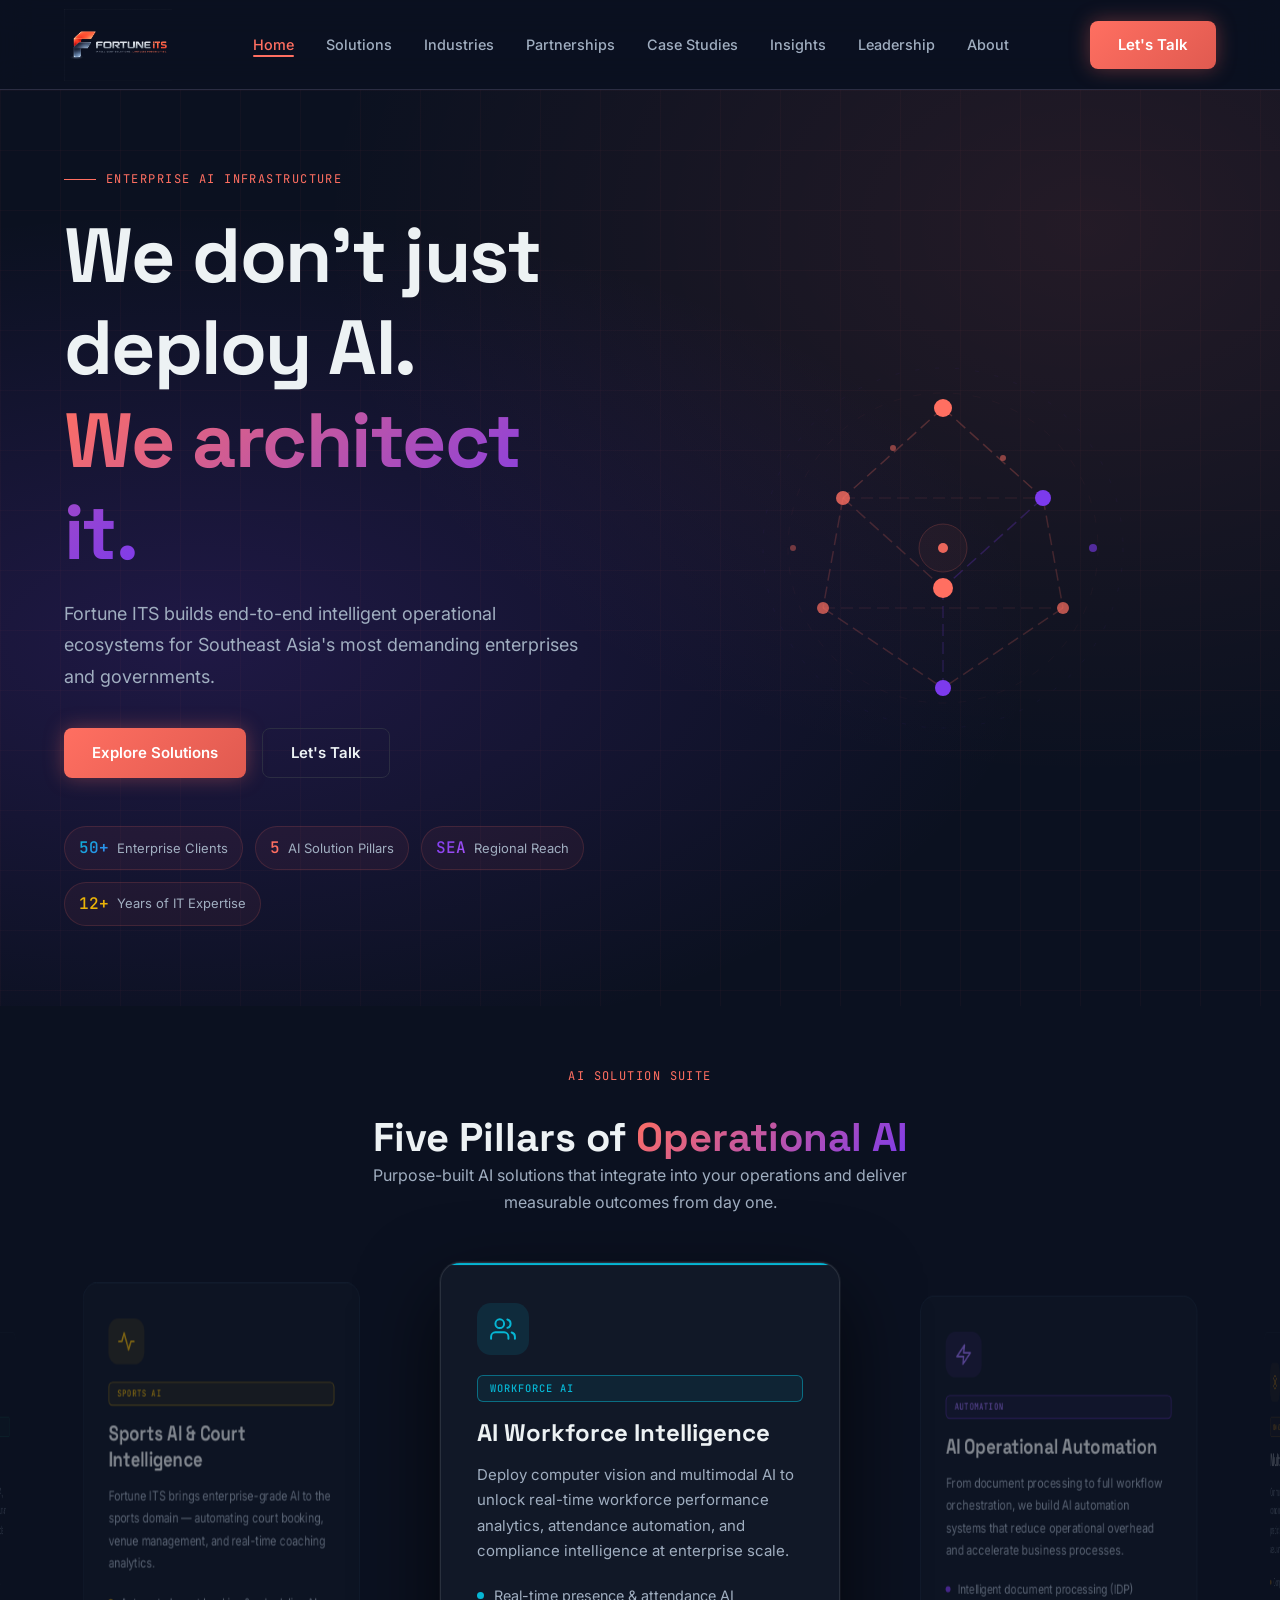
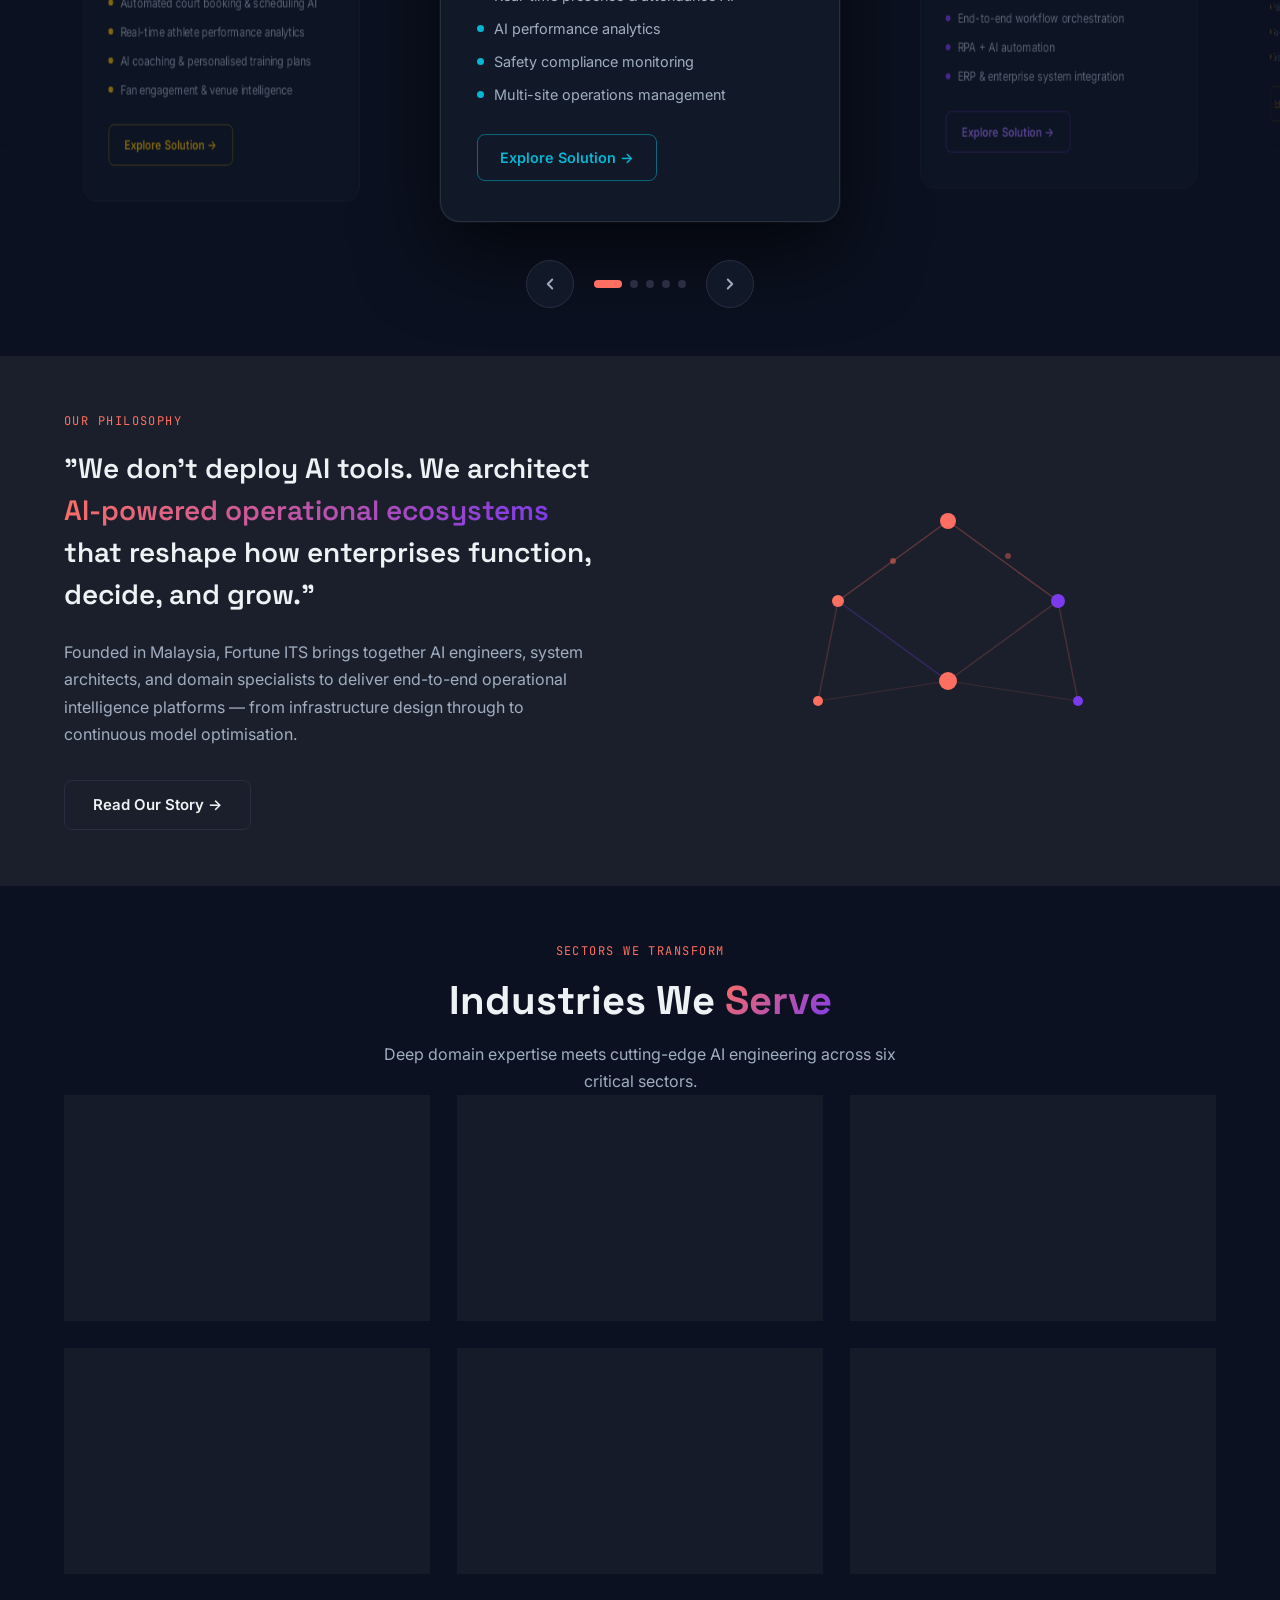
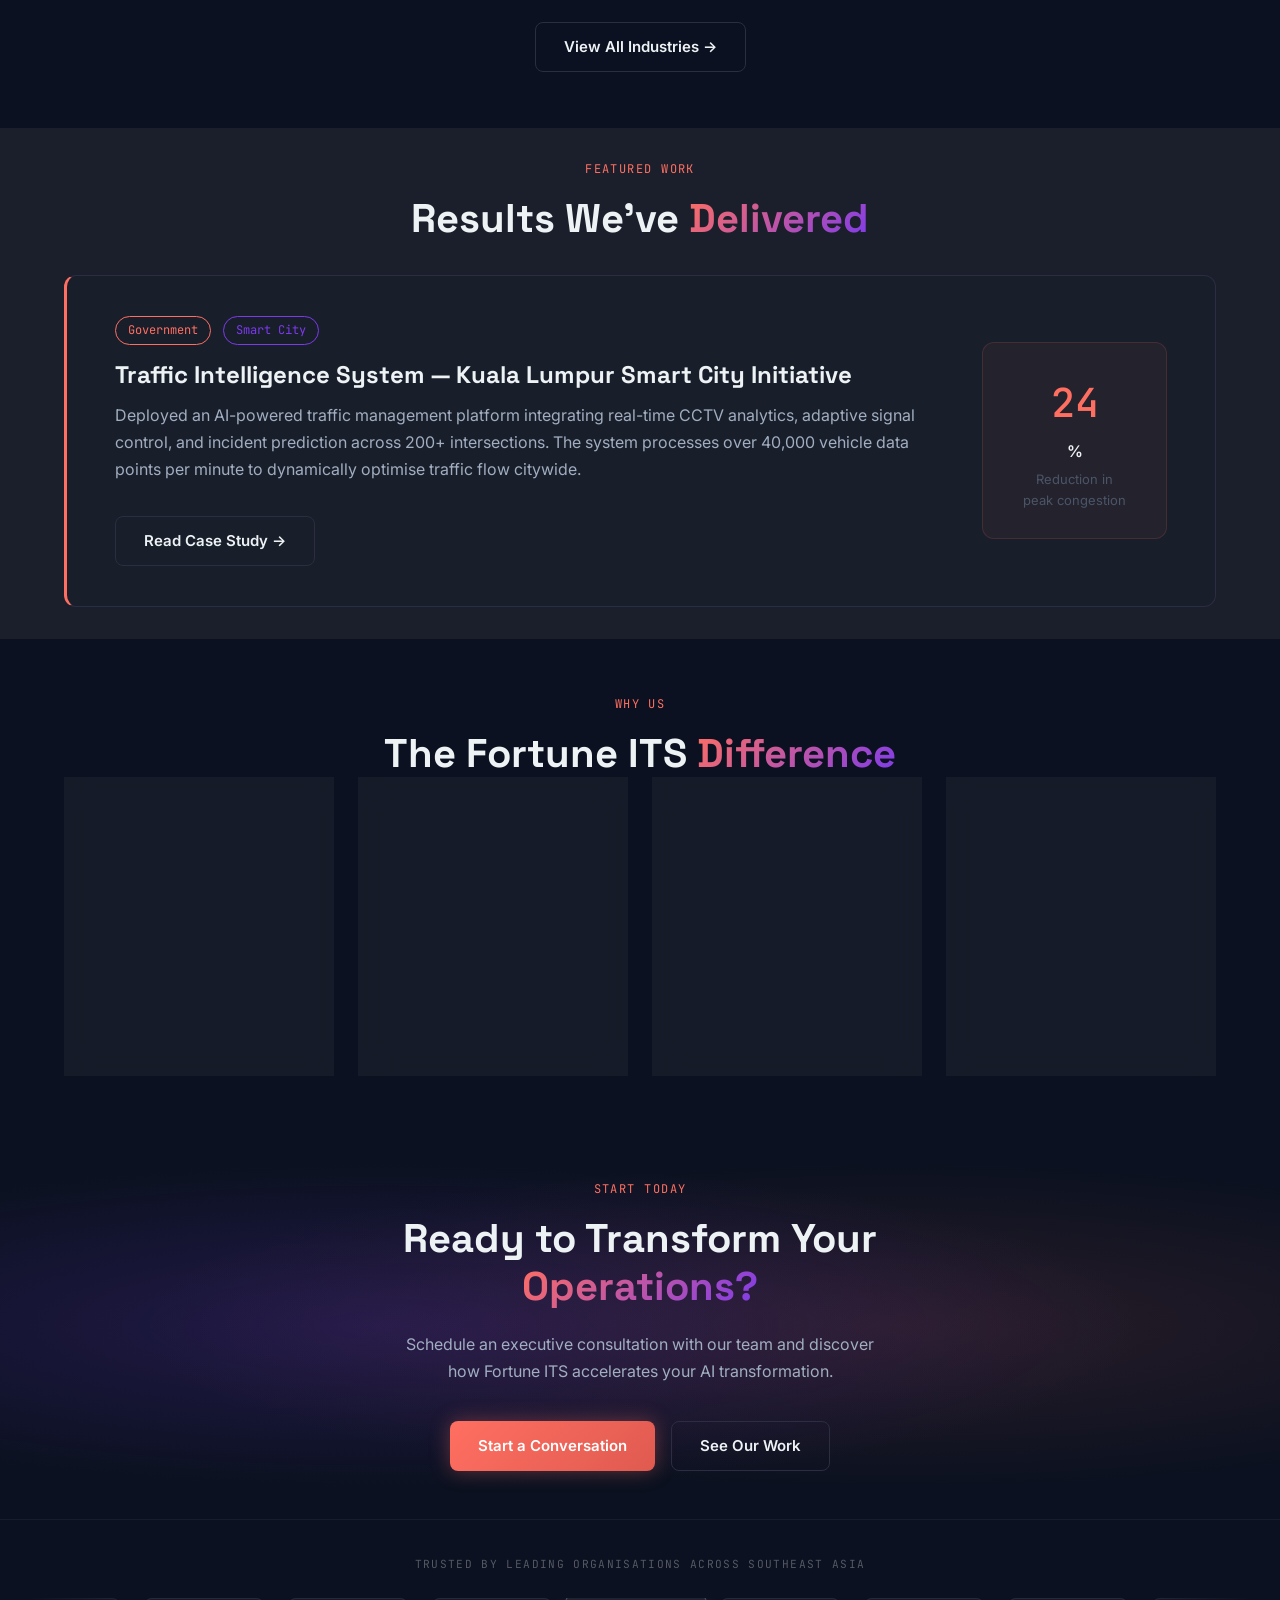
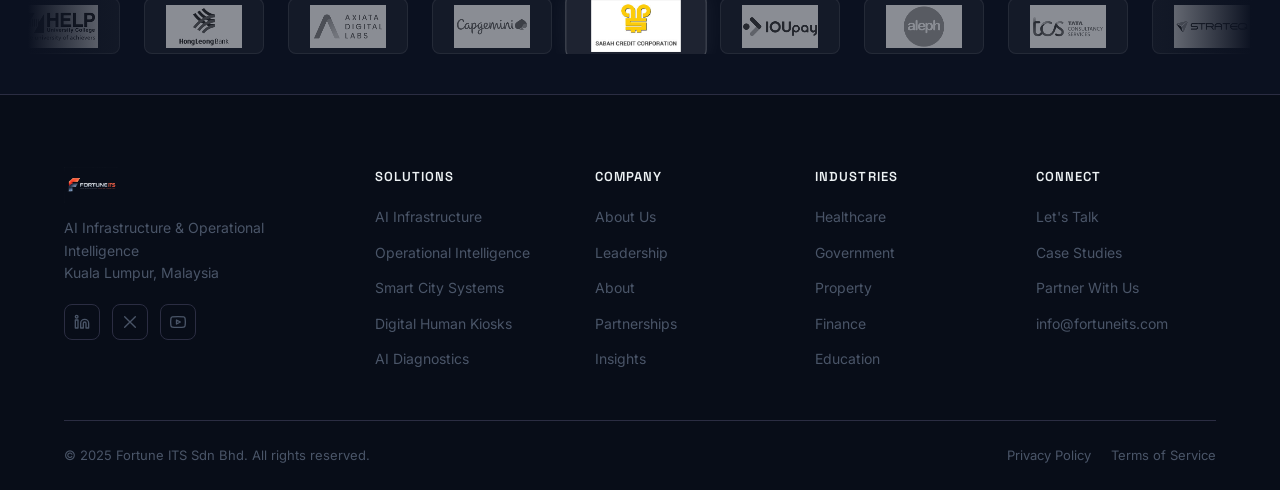
==== index.html @ 7cd3e613 "first commit" ====
﻿<!DOCTYPE html>
<html lang="en">
<head>
  <meta charset="UTF-8" />
  <meta name="viewport" content="width=device-width, initial-scale=1.0" />
  <title>Fortune ITS — AI Infrastructure & Operational Intelligence</title>
  <meta name="description" content="Fortune ITS architects intelligent operational ecosystems for enterprises, governments, and smart infrastructure environments across Malaysia and Southeast Asia." />
  <link rel="preconnect" href="https://fonts.googleapis.com" />
  <link rel="preconnect" href="https://fonts.gstatic.com" crossorigin />
  <link rel="stylesheet" href="css/styles.css" />
</head>
<body>

<!-- ── Navigation ──────────────────────────────────────────── -->
<nav class="nav" role="navigation" aria-label="Main navigation">
  <div class="nav-inner">
    <a href="index.html" class="nav-logo" aria-label="Fortune ITS home">
      <img src="assets/logo.png" alt="Fortune ITS" style="height:72px;width:auto;" />
    </a>
    <ul class="nav-links">
      <li><a href="index.html">Home</a></li>
      <li><a href="solutions.html">Solutions</a></li>
      <li><a href="industries.html">Industries</a></li>
      <li><a href="partnerships.html">Partnerships</a></li>
      <li><a href="case-studies.html">Case Studies</a></li>
      <li><a href="insights.html">Insights</a></li>
      <li><a href="leadership.html">Leadership</a></li>
      <li><a href="index.html#about">About</a></li>
    </ul>
    <a href="contact.html" class="btn btn-primary nav-cta">Let's Talk</a>
    <button class="hamburger" aria-label="Toggle menu" aria-expanded="false">
      <span></span><span></span><span></span>
    </button>
  </div>
</nav>

<!-- Mobile menu -->
<div class="mobile-menu" role="dialog" aria-label="Mobile navigation">
  <a href="index.html">Home</a>
  <a href="solutions.html">Solutions</a>
  <a href="industries.html">Industries</a>
  <a href="partnerships.html">Partnerships</a>
  <a href="case-studies.html">Case Studies</a>
  <a href="insights.html">Insights</a>
  <a href="leadership.html">Leadership</a>
  <a href="index.html#about">About</a>
  <a href="contact.html" class="btn btn-primary">Let's Talk</a>
</div>

<!-- ── Hero ────────────────────────────────────────────────── -->
<main>
<section class="home-hero" aria-label="Hero">
  <div class="home-hero-inner">

    <!-- Left: Copy -->
    <div class="hero-copy">
      <p class="hero-eyebrow">Enterprise AI Infrastructure</p>
      <h1 class="hero-headline">We don't just<br>deploy AI.<br><span class="gradient-text">We architect it.</span></h1>
      <p class="hero-subline">Fortune ITS builds end-to-end intelligent operational ecosystems for Southeast Asia's most demanding enterprises and governments.</p>
      <div class="hero-ctas">
        <a href="industries.html" class="btn btn-primary">Explore Solutions</a>
        <a href="contact.html" class="btn btn-ghost">Let's Talk</a>
      </div>
      <div class="hero-stats">
        <div class="stat-pill">
          <span class="stat-pill-number mono" style="background:linear-gradient(135deg,#06B6D4,#3B82F6);-webkit-background-clip:text;-webkit-text-fill-color:transparent;background-clip:text;"><span data-count="50">50</span>+</span>
          <span class="stat-pill-label">Enterprise Clients</span>
        </div>
        <div class="stat-pill">
          <span class="stat-pill-number mono" style="color:#FF6F61;"><span data-count="5">5</span></span>
          <span class="stat-pill-label">AI Solution Pillars</span>
        </div>
        <div class="stat-pill">
          <span class="stat-pill-number mono" style="background:linear-gradient(135deg,#7C3AED,#A855F7);-webkit-background-clip:text;-webkit-text-fill-color:transparent;background-clip:text;">SEA</span>
          <span class="stat-pill-label">Regional Reach</span>
        </div>
        <div class="stat-pill">
          <span class="stat-pill-number mono" style="color:#EAB308;"><span data-count="12">12</span>+</span>
          <span class="stat-pill-label">Years of IT Expertise</span>
        </div>
      </div>
    </div>

    <!-- Right: Neural Network SVG -->
    <div class="neural-wrapper" aria-hidden="true">
      <svg class="neural-svg" viewBox="0 0 400 400" width="400" height="400" fill="none" xmlns="http://www.w3.org/2000/svg">
        <!-- Connection lines -->
        <line x1="200" y1="60"  x2="100" y2="150" stroke="rgba(255,111,97,0.25)" stroke-width="1.5" class="data-line"/>
        <line x1="200" y1="60"  x2="300" y2="150" stroke="rgba(255,111,97,0.25)" stroke-width="1.5" class="data-line" style="animation-delay:.4s"/>
        <line x1="100" y1="150" x2="80"  y2="260" stroke="rgba(255,111,97,0.2)"  stroke-width="1.5" class="data-line" style="animation-delay:.8s"/>
        <line x1="100" y1="150" x2="200" y2="240" stroke="rgba(255,111,97,0.2)"  stroke-width="1.5" class="data-line" style="animation-delay:.2s"/>
        <line x1="300" y1="150" x2="200" y2="240" stroke="rgba(124,58,237,0.25)"stroke-width="1.5" class="data-line" style="animation-delay:.6s"/>
        <line x1="300" y1="150" x2="320" y2="260" stroke="rgba(255,111,97,0.2)"  stroke-width="1.5" class="data-line" style="animation-delay:1s"/>
        <line x1="80"  y1="260" x2="200" y2="340" stroke="rgba(255,111,97,0.2)"  stroke-width="1.5" class="data-line" style="animation-delay:.3s"/>
        <line x1="200" y1="240" x2="200" y2="340" stroke="rgba(124,58,237,0.2)" stroke-width="1.5" class="data-line" style="animation-delay:.7s"/>
        <line x1="320" y1="260" x2="200" y2="340" stroke="rgba(255,111,97,0.2)"  stroke-width="1.5" class="data-line" style="animation-delay:.5s"/>
        <line x1="100" y1="150" x2="300" y2="150" stroke="rgba(255,111,97,0.12)" stroke-width="1"   class="data-line" style="animation-delay:.9s"/>
        <line x1="80"  y1="260" x2="320" y2="260" stroke="rgba(255,111,97,0.12)" stroke-width="1"   class="data-line" style="animation-delay:1.2s"/>

        <!-- Outer glow rings -->
        <circle cx="200" cy="200" r="155" stroke="rgba(255,111,97,0.04)" stroke-width="1" stroke-dasharray="8 12"/>
        <circle cx="200" cy="200" r="180" stroke="rgba(124,58,237,0.05)" stroke-width="1" stroke-dasharray="4 16"/>

        <!-- Nodes -->
        <circle cx="200" cy="60"  r="9" fill="#FF6F61" style="animation-delay:0s"/>
        <circle cx="100" cy="150" r="7" fill="#FF6F61" style="animation-delay:.5s" opacity="0.8"/>
        <circle cx="300" cy="150" r="8" fill="#7C3AED" style="animation-delay:.3s"/>
        <circle cx="80"  cy="260" r="6" fill="#FF6F61" style="animation-delay:.8s" opacity="0.7"/>
        <circle cx="200" cy="240" r="10" fill="#FF6F61" style="animation-delay:.1s"/>
        <circle cx="320" cy="260" r="6" fill="#FF6F61" style="animation-delay:.6s" opacity="0.7"/>
        <circle cx="200" cy="340" r="8" fill="#7C3AED" style="animation-delay:.4s"/>

        <!-- Satellite mini-nodes -->
        <circle cx="150" cy="100" r="3" fill="rgba(255,111,97,0.5)" style="animation-delay:.2s"/>
        <circle cx="260" cy="110" r="3" fill="rgba(255,111,97,0.5)" style="animation-delay:.7s"/>
        <circle cx="350" cy="200" r="4" fill="rgba(124,58,237,0.6)" style="animation-delay:.9s"/>
        <circle cx="50"  cy="200" r="3" fill="rgba(255,111,97,0.4)" style="animation-delay:.4s"/>

        <!-- Central glow -->
        <circle cx="200" cy="200" r="24" fill="rgba(255,111,97,0.05)" stroke="rgba(255,111,97,0.2)" stroke-width="1"/>
        <circle cx="200" cy="200" r="5"  fill="#FF6F61" opacity="0.9" style="animation-delay:.15s"/>
      </svg>
    </div>

  </div>
</section>

<!-- ── Five Pillars Carousel ──────────────────────────────── -->
<section class="pillars-section" id="solutions-preview">
  <div class="container text-center">
    <div class="reveal">
      <span class="section-label" style="display:inline-flex;justify-content:center;">AI Solution Suite</span>
      <h2 class="section-title mt-4">Five Pillars of <span class="gradient-text">Operational AI</span></h2>
      <p class="body-text mt-4" style="max-width:600px;margin:0 auto;">Purpose-built AI solutions that integrate into your operations and deliver measurable outcomes from day one.</p>
    </div>
  </div>

  <div class="pillars-carousel-wrap">
    <div class="pillars-track" id="pillarsTrack">

      <!-- Card 1: Workforce AI -->
      <div class="pillar-card" data-accent="#06B6D4">
        <div class="pillar-icon" style="background:rgba(6,182,212,0.12);color:#06B6D4;">
          <svg width="26" height="26" viewBox="0 0 24 24" fill="none" stroke="currentColor" stroke-width="1.8" stroke-linecap="round" stroke-linejoin="round"><path d="M17 21v-2a4 4 0 0 0-4-4H5a4 4 0 0 0-4 4v2"/><circle cx="9" cy="7" r="4"/><path d="M23 21v-2a4 4 0 0 0-3-3.87"/><path d="M16 3.13a4 4 0 0 1 0 7.75"/></svg>
        </div>
        <span class="pillar-badge" style="border-color:rgba(6,182,212,0.5);color:#06B6D4;background:rgba(6,182,212,0.08);">Workforce AI</span>
        <h3 class="pillar-title">AI Workforce Intelligence</h3>
        <p class="pillar-desc">Deploy computer vision and multimodal AI to unlock real-time workforce performance analytics, attendance automation, and compliance intelligence at enterprise scale.</p>
        <ul class="pillar-bullets">
          <li><span class="pillar-dot" style="background:#06B6D4;"></span>Real-time presence &amp; attendance AI</li>
          <li><span class="pillar-dot" style="background:#06B6D4;"></span>AI performance analytics</li>
          <li><span class="pillar-dot" style="background:#06B6D4;"></span>Safety compliance monitoring</li>
          <li><span class="pillar-dot" style="background:#06B6D4;"></span>Multi-site operations management</li>
        </ul>
        <a href="solutions.html" class="pillar-btn" style="border-color:rgba(6,182,212,0.5);color:#06B6D4;">Explore Solution →</a>
      </div>

      <!-- Card 2: Automation -->
      <div class="pillar-card" data-accent="#7C3AED">
        <div class="pillar-icon" style="background:rgba(124,58,237,0.12);color:#9B72F8;">
          <svg width="26" height="26" viewBox="0 0 24 24" fill="none" stroke="currentColor" stroke-width="1.8" stroke-linecap="round" stroke-linejoin="round"><polygon points="13 2 3 14 12 14 11 22 21 10 12 10 13 2"/></svg>
        </div>
        <span class="pillar-badge" style="border-color:rgba(124,58,237,0.5);color:#9B72F8;background:rgba(124,58,237,0.08);">Automation</span>
        <h3 class="pillar-title">AI Operational Automation</h3>
        <p class="pillar-desc">From document processing to full workflow orchestration, we build AI automation systems that reduce operational overhead and accelerate business processes.</p>
        <ul class="pillar-bullets">
          <li><span class="pillar-dot" style="background:#7C3AED;"></span>Intelligent document processing (IDP)</li>
          <li><span class="pillar-dot" style="background:#7C3AED;"></span>End-to-end workflow orchestration</li>
          <li><span class="pillar-dot" style="background:#7C3AED;"></span>RPA + AI automation</li>
          <li><span class="pillar-dot" style="background:#7C3AED;"></span>ERP &amp; enterprise system integration</li>
        </ul>
        <a href="solutions.html" class="pillar-btn" style="border-color:rgba(124,58,237,0.5);color:#9B72F8;">Explore Solution →</a>
      </div>

      <!-- Card 3: Diagnostics -->
      <div class="pillar-card" data-accent="#F59E0B">
        <div class="pillar-icon" style="background:rgba(245,158,11,0.12);color:#F59E0B;">
          <svg width="26" height="26" viewBox="0 0 24 24" fill="none" stroke="currentColor" stroke-width="1.8" stroke-linecap="round" stroke-linejoin="round"><path d="M1 12s4-8 11-8 11 8 11 8-4 8-11 8-11-8-11-8z"/><circle cx="12" cy="12" r="3"/></svg>
        </div>
        <span class="pillar-badge" style="border-color:rgba(245,158,11,0.5);color:#F59E0B;background:rgba(245,158,11,0.08);">Diagnostics</span>
        <h3 class="pillar-title">Multimodal AI Diagnostics</h3>
        <p class="pillar-desc">Our multimodal AI diagnostics platforms combine computer vision, sensor fusion, and predictive AI to deliver real-time quality assurance and predictive maintenance.</p>
        <ul class="pillar-bullets">
          <li><span class="pillar-dot" style="background:#F59E0B;"></span>Computer vision quality inspection</li>
          <li><span class="pillar-dot" style="background:#F59E0B;"></span>Predictive maintenance AI</li>
          <li><span class="pillar-dot" style="background:#F59E0B;"></span>Real-time anomaly detection</li>
          <li><span class="pillar-dot" style="background:#F59E0B;"></span>Defect classification &amp; root cause analysis</li>
        </ul>
        <a href="solutions.html" class="pillar-btn" style="border-color:rgba(245,158,11,0.5);color:#F59E0B;">Explore Solution →</a>
      </div>

      <!-- Card 4: Experience -->
      <div class="pillar-card" data-accent="#10B981">
        <div class="pillar-icon" style="background:rgba(16,185,129,0.12);color:#10B981;">
          <svg width="26" height="26" viewBox="0 0 24 24" fill="none" stroke="currentColor" stroke-width="1.8" stroke-linecap="round" stroke-linejoin="round"><path d="M21 15a2 2 0 0 1-2 2H7l-4 4V5a2 2 0 0 1 2-2h14a2 2 0 0 1 2 2z"/></svg>
        </div>
        <span class="pillar-badge" style="border-color:rgba(16,185,129,0.5);color:#10B981;background:rgba(16,185,129,0.08);">Experience</span>
        <h3 class="pillar-title">AI Experience Systems</h3>
        <p class="pillar-desc">We design and deploy conversational AI, intelligent kiosk systems, and digital human interfaces that create engaging, scalable human-AI interactions.</p>
        <ul class="pillar-bullets">
          <li><span class="pillar-dot" style="background:#10B981;"></span>Conversational AI &amp; chatbot platforms</li>
          <li><span class="pillar-dot" style="background:#10B981;"></span>Digital human &amp; avatar AI</li>
          <li><span class="pillar-dot" style="background:#10B981;"></span>Face recognition &amp; biometric access</li>
          <li><span class="pillar-dot" style="background:#10B981;"></span>Multilingual AI customer engagement</li>
        </ul>
        <a href="solutions.html" class="pillar-btn" style="border-color:rgba(16,185,129,0.5);color:#10B981;">Explore Solution →</a>
      </div>

      <!-- Card 5: Sports AI -->
      <div class="pillar-card" data-accent="#EAB308">
        <div class="pillar-icon" style="background:rgba(234,179,8,0.12);color:#EAB308;">
          <svg width="26" height="26" viewBox="0 0 24 24" fill="none" stroke="currentColor" stroke-width="1.8" stroke-linecap="round" stroke-linejoin="round"><polyline points="22 12 18 12 15 21 9 3 6 12 2 12"/></svg>
        </div>
        <span class="pillar-badge" style="border-color:rgba(234,179,8,0.5);color:#EAB308;background:rgba(234,179,8,0.08);">Sports AI</span>
        <h3 class="pillar-title">Sports AI &amp; Court Intelligence</h3>
        <p class="pillar-desc">Fortune ITS brings enterprise-grade AI to the sports domain — automating court booking, venue management, and real-time coaching analytics.</p>
        <ul class="pillar-bullets">
          <li><span class="pillar-dot" style="background:#EAB308;"></span>Automated court booking &amp; scheduling AI</li>
          <li><span class="pillar-dot" style="background:#EAB308;"></span>Real-time athlete performance analytics</li>
          <li><span class="pillar-dot" style="background:#EAB308;"></span>AI coaching &amp; personalised training plans</li>
          <li><span class="pillar-dot" style="background:#EAB308;"></span>Fan engagement &amp; venue intelligence</li>
        </ul>
        <a href="solutions.html" class="pillar-btn" style="border-color:rgba(234,179,8,0.5);color:#EAB308;">Explore Solution →</a>
      </div>

    </div><!-- /pillars-track -->
  </div><!-- /pillars-carousel-wrap -->

  <!-- Navigation sits outside the wrap so 3D overflow can't cover it -->
  <div class="pillars-nav">
    <button class="pillars-arrow" id="pillarsPrev" aria-label="Previous solution">
      <svg width="18" height="18" viewBox="0 0 24 24" fill="none" stroke="currentColor" stroke-width="2.5" stroke-linecap="round" stroke-linejoin="round"><polyline points="15 18 9 12 15 6"/></svg>
    </button>
    <div class="pillars-dots" id="pillarsDots">
      <button class="pillar-dot-btn active" data-idx="0" aria-label="Slide 1"></button>
      <button class="pillar-dot-btn" data-idx="1" aria-label="Slide 2"></button>
      <button class="pillar-dot-btn" data-idx="2" aria-label="Slide 3"></button>
      <button class="pillar-dot-btn" data-idx="3" aria-label="Slide 4"></button>
      <button class="pillar-dot-btn" data-idx="4" aria-label="Slide 5"></button>
    </div>
    <button class="pillars-arrow" id="pillarsNext" aria-label="Next solution">
      <svg width="18" height="18" viewBox="0 0 24 24" fill="none" stroke="currentColor" stroke-width="2.5" stroke-linecap="round" stroke-linejoin="round"><polyline points="9 18 15 12 9 6"/></svg>
    </button>
  </div>
</section>

<style>
/* ── Five Pillars Carousel ─────────────────────────────────── */
.pillars-section {
  padding: 56px 0 48px;
  background: var(--bg-deep);
  overflow-x: clip; /* clips horizontal card bleed without blocking 3D depth */
}
.pillars-carousel-wrap {
  position: relative;
  margin-top: 36px;
  height: 580px;
  perspective: 1100px;
  perspective-origin: 50% 38%;
  overflow: visible;
}
.pillars-track {
  position: relative;
  width: 100%;
  height: 100%;
}

/* Individual card — absolutely centred; JS applies 3D arc transform */
.pillar-card {
  position: absolute;
  width: 400px;
  top: 50%;
  left: 50%;
  background: #111827;
  border: 1px solid #1E2D40;
  border-radius: 20px;
  padding: 40px 36px;
  display: flex;
  flex-direction: column;
  gap: 0;
  cursor: pointer;
  overflow: hidden;
  user-select: none;
  backface-visibility: hidden;
  transition: transform 0.65s cubic-bezier(0.22,1,0.36,1),
              opacity  0.55s ease,
              box-shadow 0.4s ease,
              border-color 0.4s ease;
}
/* Top accent line */
.pillar-card::before {
  content: '';
  position: absolute;
  top: 0; left: 0; right: 0;
  height: 2px;
  background: var(--pc-accent, #06B6D4);
  transform: scaleX(0);
  transform-origin: left;
  transition: transform 0.55s ease 0.12s;
}
.pillar-card.active {
  border-color: rgba(255,255,255,0.1);
  box-shadow: 0 32px 80px rgba(0,0,0,0.65), 0 0 0 1px rgba(255,255,255,0.06);
}
.pillar-card.active::before { transform: scaleX(1); }

.pillar-icon {
  width: 52px; height: 52px;
  border-radius: 14px;
  display: flex; align-items: center; justify-content: center;
  margin-bottom: 20px;
}
.pillar-badge {
  display: inline-flex;
  font-family: 'JetBrains Mono', monospace;
  font-size: 0.65rem;
  font-weight: 500;
  letter-spacing: 0.1em;
  text-transform: uppercase;
  padding: 4px 12px;
  border-radius: 6px;
  border: 1px solid;
  margin-bottom: 16px;
}
.pillar-title {
  font-family: 'Space Grotesk', sans-serif;
  font-size: 1.5rem;
  font-weight: 700;
  color: #EDF2F4;
  margin-bottom: 14px;
  line-height: 1.25;
}
.pillar-desc {
  font-size: 0.9375rem;
  color: #A0AEC0;
  line-height: 1.7;
  margin-bottom: 20px;
}
.pillar-bullets {
  list-style: none;
  display: flex;
  flex-direction: column;
  gap: 10px;
  margin-bottom: 28px;
}
.pillar-bullets li {
  display: flex;
  align-items: center;
  gap: 10px;
  font-size: 0.9rem;
  color: #A0AEC0;
}
.pillar-dot {
  width: 7px; height: 7px;
  border-radius: 50%;
  flex-shrink: 0;
}
.pillar-btn {
  display: inline-flex;
  align-items: center;
  gap: 6px;
  padding: 11px 22px;
  border-radius: 8px;
  border: 1px solid;
  background: transparent;
  font-size: 0.9rem;
  font-weight: 600;
  text-decoration: none;
  transition: background 0.2s ease, transform 0.2s ease;
  align-self: flex-start;
  margin-top: auto;
}
.pillar-btn:hover { background: rgba(255,255,255,0.05); transform: translateX(3px); }

/* Navigation */
.pillars-nav {
  display: flex;
  align-items: center;
  justify-content: center;
  gap: 20px;
  margin-top: 28px;
  position: relative;
  z-index: 20; /* always above the 3D cards */
}
.pillars-arrow {
  width: 48px; height: 48px;
  border-radius: 50%;
  border: 1px solid #2B2D42;
  background: #111827;
  color: #A0AEC0;
  display: flex; align-items: center; justify-content: center;
  cursor: pointer;
  transition: all 0.2s ease;
}
.pillars-arrow:hover { border-color: var(--accent-1); color: var(--accent-1); }
.pillars-dots { display: flex; gap: 8px; align-items: center; }
.pillar-dot-btn {
  width: 8px; height: 8px;
  border-radius: 50%;
  border: none;
  background: #2B2D42;
  cursor: pointer;
  transition: all 0.3s ease;
  padding: 0;
}
.pillar-dot-btn.active {
  width: 28px;
  border-radius: 4px;
  background: var(--accent-1);
}
@media (max-width: 700px) {
  .pillar-card { flex: 0 0 85vw; padding: 32px 24px; }
}
</style>

<script>
(function() {
  const track   = document.getElementById('pillarsTrack');
  const cards   = Array.from(track.querySelectorAll('.pillar-card'));
  const dots    = Array.from(document.querySelectorAll('.pillar-dot-btn'));
  const btnPrev = document.getElementById('pillarsPrev');
  const btnNext = document.getElementById('pillarsNext');
  const TOTAL   = cards.length;
  const STEP    = 38;   /* degrees of arc between each card */
  const RADIUS  = 680;  /* circle radius in px */
  let current   = 0;
  let autoTimer = null;

  /* Set CSS accent var per card */
  cards.forEach(c => c.style.setProperty('--pc-accent', c.dataset.accent));

  /* Shortest-arc offset so wrapping feels circular */
  function shortOffset(i) {
    let d = i - current;
    if (d >  TOTAL / 2) d -= TOTAL;
    if (d < -TOTAL / 2) d += TOTAL;
    return d;
  }

  /* 3-D arc transform: cards sit on a circle, active card faces the viewer */
  function arcTransform(offset) {
    const angle   = offset * STEP;          /* degrees around the Y-axis arc */
    const rad     = angle * Math.PI / 180;
    const tx      = Math.sin(rad) * RADIUS; /* horizontal spread along arc */
    const tz      = (Math.cos(rad) - 1) * RADIUS; /* depth — negative pushes back */
    const ry      = -angle;                 /* face inward toward viewer */
    const dist    = Math.abs(offset);
    const scale   = dist === 0 ? 1 : dist === 1 ? 0.88 : 0.75;
    const opacity = dist === 0 ? 1 : dist === 1 ? 0.52 : 0.2;
    const zIdx    = TOTAL - dist;
    return { tx, tz, ry, scale, opacity, zIdx };
  }

  function applyTransforms(animate) {
    cards.forEach((c, i) => {
      const off = shortOffset(i);
      const { tx, tz, ry, scale, opacity, zIdx } = arcTransform(off);
      const isActive = off === 0;

      /* Kill transition on instant updates */
      if (!animate) c.style.transition = 'none';

      c.style.transform =
        `translateX(calc(-50% + ${tx}px)) translateY(-50%) translateZ(${tz}px) rotateY(${ry}deg) scale(${scale})`;
      c.style.opacity = String(opacity);
      c.style.zIndex  = String(zIdx);
      c.classList.toggle('active', isActive);
    });

    dots.forEach((d, i) => d.classList.toggle('active', i === current));

    /* Re-enable transition on next frame */
    if (!animate) {
      requestAnimationFrame(() => {
        cards.forEach(c => { c.style.transition = ''; });
      });
    }
  }

  function goTo(idx) {
    current = (idx + TOTAL) % TOTAL;
    applyTransforms(true);
  }

  /* Boot without animation */
  applyTransforms(false);

  /* Resize: recalculate without jump */
  window.addEventListener('resize', () => applyTransforms(false));

  /* Controls */
  btnNext.addEventListener('click', () => goTo(current + 1));
  btnPrev.addEventListener('click', () => goTo(current - 1));
  dots.forEach(d => d.addEventListener('click', () => goTo(+d.dataset.idx)));
  cards.forEach((c, i) => c.addEventListener('click', () => { if (i !== current) goTo(i); }));

  /* Auto-advance every 5 s, pause on hover */
  const startAuto = () => { autoTimer = setInterval(() => goTo(current + 1), 5000); };
  const stopAuto  = () => clearInterval(autoTimer);
  startAuto();
  track.parentElement.addEventListener('mouseenter', stopAuto);
  track.parentElement.addEventListener('mouseleave', startAuto);
})();
</script>

<!-- services-strip removed -->
<section class="services-strip section-sm" style="display:none;">
  <div class="container">
    <div class="services-scroll">

      <div class="service-chip">
        <div class="service-chip-icon" aria-hidden="true">
          <svg width="18" height="18" viewBox="0 0 24 24" fill="none" stroke="currentColor" stroke-width="2" stroke-linecap="round" stroke-linejoin="round"><rect x="2" y="3" width="20" height="14" rx="2"/><path d="M8 21h8M12 17v4"/></svg>
        </div>
        <span class="service-chip-label">AI Infrastructure Design</span>
      </div>

      <div class="service-chip">
        <div class="service-chip-icon" aria-hidden="true">
          <svg width="18" height="18" viewBox="0 0 24 24" fill="none" stroke="currentColor" stroke-width="2" stroke-linecap="round" stroke-linejoin="round"><path d="M3 3v18h18"/><path d="m19 9-5 5-4-4-3 3"/></svg>
        </div>
        <span class="service-chip-label">Operational Intelligence</span>
      </div>

      <div class="service-chip">
        <div class="service-chip-icon" aria-hidden="true">
          <svg width="18" height="18" viewBox="0 0 24 24" fill="none" stroke="currentColor" stroke-width="2" stroke-linecap="round" stroke-linejoin="round"><circle cx="12" cy="12" r="10"/><path d="M12 2a14.5 14.5 0 0 0 0 20 14.5 14.5 0 0 0 0-20"/><path d="M2 12h20"/></svg>
        </div>
        <span class="service-chip-label">Smart City Systems</span>
      </div>

      <div class="service-chip">
        <div class="service-chip-icon" aria-hidden="true">
          <svg width="18" height="18" viewBox="0 0 24 24" fill="none" stroke="currentColor" stroke-width="2" stroke-linecap="round" stroke-linejoin="round"><path d="M17 21v-2a4 4 0 0 0-4-4H5a4 4 0 0 0-4 4v2"/><circle cx="9" cy="7" r="4"/><path d="M23 21v-2a4 4 0 0 0-3-3.87"/><path d="M16 3.13a4 4 0 0 1 0 7.75"/></svg>
        </div>
        <span class="service-chip-label">AI Workforce Augmentation</span>
      </div>

      <div class="service-chip">
        <div class="service-chip-icon" aria-hidden="true">
          <svg width="18" height="18" viewBox="0 0 24 24" fill="none" stroke="currentColor" stroke-width="2" stroke-linecap="round" stroke-linejoin="round"><path d="M9 3H5a2 2 0 0 0-2 2v4m6-6h10a2 2 0 0 1 2 2v4M9 3v18m0 0h10a2 2 0 0 0 2-2v-4M9 21H5a2 2 0 0 1-2-2v-4m0 0h18"/></svg>
        </div>
        <span class="service-chip-label">Multimodal AI Diagnostics</span>
      </div>

      <div class="service-chip">
        <div class="service-chip-icon" aria-hidden="true">
          <svg width="18" height="18" viewBox="0 0 24 24" fill="none" stroke="currentColor" stroke-width="2" stroke-linecap="round" stroke-linejoin="round"><rect x="2" y="7" width="20" height="14" rx="2"/><path d="M16 21V5a2 2 0 0 0-2-2h-4a2 2 0 0 0-2 2v16"/></svg>
        </div>
        <span class="service-chip-label">Digital Human Kiosks</span>
      </div>

    </div>
  </div>
</section>

<!-- ── About / Mission ───────────────────────────────────── -->
<section id="about" class="section" style="background: var(--bg-card);">
  <div class="container">
    <div class="grid-2" style="align-items: center; gap: 80px;">
      <div class="reveal">
        <p class="section-label">Our Philosophy</p>
        <blockquote class="mission-quote mt-4" style="border:none; padding:0;">
          "We don't deploy AI tools. We architect <span class="gradient-text">AI-powered operational ecosystems</span> that reshape how enterprises function, decide, and grow."
        </blockquote>
        <p class="body-text mt-6">Founded in Malaysia, Fortune ITS brings together AI engineers, system architects, and domain specialists to deliver end-to-end operational intelligence platforms — from infrastructure design through to continuous model optimisation.</p>
        <a href="leadership.html" class="btn btn-ghost mt-8" style="display:inline-flex;">Read Our Story →</a>
      </div>
      <div class="reveal reveal-delay-2" aria-hidden="true" style="display:flex; align-items:center; justify-content:center;">
        <svg class="network-svg" viewBox="0 0 340 280" width="340" height="280" fill="none">
          <line x1="170" y1="40"  x2="60"  y2="120" stroke="rgba(255,111,97,0.3)" stroke-width="1.5"/>
          <line x1="170" y1="40"  x2="280" y2="120" stroke="rgba(255,111,97,0.3)" stroke-width="1.5"/>
          <line x1="60"  y1="120" x2="40"  y2="220" stroke="rgba(255,111,97,0.2)" stroke-width="1.5"/>
          <line x1="60"  y1="120" x2="170" y2="200" stroke="rgba(124,58,237,0.3)"stroke-width="1.5"/>
          <line x1="280" y1="120" x2="170" y2="200" stroke="rgba(255,111,97,0.2)" stroke-width="1.5"/>
          <line x1="280" y1="120" x2="300" y2="220" stroke="rgba(255,111,97,0.2)" stroke-width="1.5"/>
          <line x1="40"  y1="220" x2="170" y2="200" stroke="rgba(255,111,97,0.15)"stroke-width="1"/>
          <line x1="300" y1="220" x2="170" y2="200" stroke="rgba(255,111,97,0.15)"stroke-width="1"/>
          <circle cx="170" cy="40"  r="8" fill="#FF6F61" style="animation-delay:0s"/>
          <circle cx="60"  cy="120" r="6" fill="#FF6F61" style="animation-delay:.4s"/>
          <circle cx="280" cy="120" r="7" fill="#7C3AED" style="animation-delay:.2s"/>
          <circle cx="40"  cy="220" r="5" fill="#FF6F61" style="animation-delay:.6s"/>
          <circle cx="170" cy="200" r="9" fill="#FF6F61" style="animation-delay:.1s"/>
          <circle cx="300" cy="220" r="5" fill="#7C3AED" style="animation-delay:.5s"/>
          <circle cx="115" cy="80"  r="3" fill="rgba(255,111,97,0.5)" style="animation-delay:.3s"/>
          <circle cx="230" cy="75"  r="3" fill="rgba(255,111,97,0.4)" style="animation-delay:.7s"/>
        </svg>
      </div>
    </div>
  </div>
</section>

<!-- ── Industries ───────────────────────────────────────────── -->
<section class="section">
  <div class="container">
    <div class="text-center mb-12 reveal">
      <p class="section-label">Sectors We Transform</p>
      <h2 class="section-title mt-4">Industries We <span class="gradient-text">Serve</span></h2>
      <p class="body-text mt-4" style="max-width:560px; margin-left:auto; margin-right:auto;">Deep domain expertise meets cutting-edge AI engineering across six critical sectors.</p>
    </div>
    <div class="grid-3">

      <div class="glass-card industry-card reveal">
        <div class="industry-icon" aria-hidden="true">
          <svg width="24" height="24" viewBox="0 0 24 24" fill="none" stroke="currentColor" stroke-width="2" stroke-linecap="round" stroke-linejoin="round"><path d="M22 12h-4l-3 9L9 3l-3 9H2"/></svg>
        </div>
        <h3 class="card-title">Healthcare</h3>
        <p class="small-text" style="color:var(--text-secondary);">AI diagnostics, patient flow intelligence, and digital health kiosks that improve outcomes and operational efficiency.</p>
      </div>

      <div class="glass-card industry-card reveal reveal-delay-1">
        <div class="industry-icon" aria-hidden="true">
          <svg width="24" height="24" viewBox="0 0 24 24" fill="none" stroke="currentColor" stroke-width="2" stroke-linecap="round" stroke-linejoin="round"><rect x="2" y="3" width="20" height="14" rx="2"/><path d="M8 21h8M12 17v4"/></svg>
        </div>
        <h3 class="card-title">Government</h3>
        <p class="small-text" style="color:var(--text-secondary);">Smart city operations, AI-powered citizen services, and sovereign-ready infrastructure for public sector transformation.</p>
      </div>

      <div class="glass-card industry-card reveal reveal-delay-2">
        <div class="industry-icon" aria-hidden="true">
          <svg width="24" height="24" viewBox="0 0 24 24" fill="none" stroke="currentColor" stroke-width="2" stroke-linecap="round" stroke-linejoin="round"><path d="M3 9l9-7 9 7v11a2 2 0 0 1-2 2H5a2 2 0 0 1-2-2z"/><polyline points="9 22 9 12 15 12 15 22"/></svg>
        </div>
        <h3 class="card-title">Property & Real Estate</h3>
        <p class="small-text" style="color:var(--text-secondary);">Smart building management, facility AI, and tenant experience platforms that optimise property operations.</p>
      </div>

      <div class="glass-card industry-card reveal">
        <div class="industry-icon" aria-hidden="true">
          <svg width="24" height="24" viewBox="0 0 24 24" fill="none" stroke="currentColor" stroke-width="2" stroke-linecap="round" stroke-linejoin="round"><line x1="12" y1="1" x2="12" y2="23"/><path d="M17 5H9.5a3.5 3.5 0 0 0 0 7h5a3.5 3.5 0 0 1 0 7H6"/></svg>
        </div>
        <h3 class="card-title">Finance</h3>
        <p class="small-text" style="color:var(--text-secondary);">Risk intelligence, AI-powered operations, and real-time fraud detection for financial institutions.</p>
      </div>

      <div class="glass-card industry-card reveal reveal-delay-1">
        <div class="industry-icon" aria-hidden="true">
          <svg width="24" height="24" viewBox="0 0 24 24" fill="none" stroke="currentColor" stroke-width="2" stroke-linecap="round" stroke-linejoin="round"><path d="M2 3h6a4 4 0 0 1 4 4v14a3 3 0 0 0-3-3H2z"/><path d="M22 3h-6a4 4 0 0 0-4 4v14a3 3 0 0 1 3-3h7z"/></svg>
        </div>
        <h3 class="card-title">Education</h3>
        <p class="small-text" style="color:var(--text-secondary);">AI learning environments, campus intelligence systems, and digital human tutors reshaping education delivery.</p>
      </div>

      <div class="glass-card industry-card reveal reveal-delay-2">
        <div class="industry-icon" aria-hidden="true">
          <svg width="24" height="24" viewBox="0 0 24 24" fill="none" stroke="currentColor" stroke-width="2" stroke-linecap="round" stroke-linejoin="round"><path d="M6 2 3 6v14a2 2 0 0 0 2 2h14a2 2 0 0 0 2-2V6l-3-4z"/><line x1="3" y1="6" x2="21" y2="6"/><path d="M16 10a4 4 0 0 1-8 0"/></svg>
        </div>
        <h3 class="card-title">Retail & Commerce</h3>
        <p class="small-text" style="color:var(--text-secondary);">Customer experience AI, demand forecasting intelligence, and smart kiosk deployments at scale.</p>
      </div>

    </div>
    <div class="text-center mt-12">
      <a href="industries.html" class="btn btn-ghost">View All Industries →</a>
    </div>
  </div>
</section>

<!-- ── Featured Case Study ───────────────────────────────── -->
<section class="section-sm" style="background: var(--bg-card);">
  <div class="container">
    <div class="text-center mb-8 reveal">
      <p class="section-label">Featured Work</p>
      <h2 class="section-title mt-4">Results We've <span class="gradient-text">Delivered</span></h2>
    </div>
    <div class="case-study-featured reveal">
      <div>
        <div style="display:flex; gap:12px; align-items:center; margin-bottom:16px;">
          <span class="pill">Government</span>
          <span class="pill pill-purple">Smart City</span>
        </div>
        <h3 style="font-size:1.5rem; color:var(--text-primary); font-family:'Space Grotesk',sans-serif; font-weight:700; margin-bottom:12px;">Traffic Intelligence System — Kuala Lumpur Smart City Initiative</h3>
        <p class="body-text">Deployed an AI-powered traffic management platform integrating real-time CCTV analytics, adaptive signal control, and incident prediction across 200+ intersections. The system processes over 40,000 vehicle data points per minute to dynamically optimise traffic flow citywide.</p>
        <a href="case-studies.html" class="btn btn-ghost mt-8" style="display:inline-flex;">Read Case Study →</a>
      </div>
      <div class="cs-featured-stat">
        <div class="cs-featured-stat-number mono" data-count="32">32</div>
        <div style="font-size:1rem; color:var(--text-primary); margin-top:4px; font-weight:600;">%</div>
        <div class="cs-featured-stat-label">Reduction in<br>peak congestion</div>
      </div>
    </div>
  </div>
</section>

<!-- ── Why Fortune ITS ───────────────────────────────────── -->
<section class="section">
  <div class="container">
    <div class="text-center mb-12 reveal">
      <p class="section-label">Why Us</p>
      <h2 class="section-title mt-4">The Fortune ITS <span class="gradient-text">Difference</span></h2>
    </div>
    <div class="grid-4">

      <div class="glass-card text-center reveal">
        <div class="why-icon" style="margin: 0 auto 16px;">
          <svg width="24" height="24" viewBox="0 0 24 24" fill="none" stroke="currentColor" stroke-width="2" stroke-linecap="round" stroke-linejoin="round" aria-hidden="true"><circle cx="12" cy="12" r="10"/><path d="M12 8v4l3 3"/></svg>
        </div>
        <h3 class="card-title" style="margin-bottom:8px;">Outcome-First Thinking</h3>
        <p class="small-text" style="color:var(--text-secondary);">Every engagement starts with measurable business outcomes, not technology choices. We engineer backwards from results.</p>
      </div>

      <div class="glass-card text-center reveal reveal-delay-1">
        <div class="why-icon" style="margin: 0 auto 16px;">
          <svg width="24" height="24" viewBox="0 0 24 24" fill="none" stroke="currentColor" stroke-width="2" stroke-linecap="round" stroke-linejoin="round" aria-hidden="true"><rect x="2" y="3" width="20" height="14" rx="2"/><path d="M8 21h8M12 17v4"/></svg>
        </div>
        <h3 class="card-title" style="margin-bottom:8px;">Sovereign-Ready Architecture</h3>
        <p class="small-text" style="color:var(--text-secondary);">Data residency, on-premise deployment, and air-gapped environments — built for regulated sectors from day one.</p>
      </div>

      <div class="glass-card text-center reveal reveal-delay-2">
        <div class="why-icon" style="margin: 0 auto 16px;">
          <svg width="24" height="24" viewBox="0 0 24 24" fill="none" stroke="currentColor" stroke-width="2" stroke-linecap="round" stroke-linejoin="round" aria-hidden="true"><path d="M9 3H5a2 2 0 0 0-2 2v4m6-6h10a2 2 0 0 1 2 2v4M9 3v18m0 0h10a2 2 0 0 0 2-2v-4M9 21H5a2 2 0 0 1-2-2v-4m0 0h18"/></svg>
        </div>
        <h3 class="card-title" style="margin-bottom:8px;">Multimodal AI Native</h3>
        <p class="small-text" style="color:var(--text-secondary);">Vision, language, speech, and sensor fusion — our platforms natively integrate every modality your operations require.</p>
      </div>

      <div class="glass-card text-center reveal reveal-delay-3">
        <div class="why-icon" style="margin: 0 auto 16px;">
          <svg width="24" height="24" viewBox="0 0 24 24" fill="none" stroke="currentColor" stroke-width="2" stroke-linecap="round" stroke-linejoin="round" aria-hidden="true"><path d="M12 22s8-4 8-10V5l-8-3-8 3v7c0 6 8 10 8 10z"/></svg>
        </div>
        <h3 class="card-title" style="margin-bottom:8px;">Enterprise-Grade Reliability</h3>
        <p class="small-text" style="color:var(--text-secondary);">99.9% uptime SLAs, 24/7 NOC support, and battle-tested deployment patterns across high-stakes environments.</p>
      </div>

    </div>
  </div>
</section>

<!-- ── CTA Banner ────────────────────────────────────────── -->
<section class="cta-banner" style="background: var(--bg-deep);">
  <div class="container text-center reveal">
    <p class="section-label" style="justify-content:center; display:flex;">Start Today</p>
    <h2 class="section-title mt-4" style="max-width:600px; margin:16px auto 0;">Ready to Transform Your <span class="gradient-text">Operations?</span></h2>
    <p class="body-text mt-6" style="max-width:480px; margin:20px auto 0;">Schedule an executive consultation with our team and discover how Fortune ITS accelerates your AI transformation.</p>
    <div style="display:flex; gap:16px; justify-content:center; flex-wrap:wrap; margin-top:36px;">
      <a href="contact.html" class="btn btn-primary">Start a Conversation</a>
      <a href="case-studies.html" class="btn btn-ghost">See Our Work</a>
    </div>
  </div>
</section>

</main>

<!-- ── Client Logo Marquee ───────────────────────────────── -->
<section class="logo-marquee-section">
  <p class="logo-marquee-label">Trusted by leading organisations across Southeast Asia</p>
  <div class="logo-marquee-track-wrap" id="logoWrap">
    <div class="logo-marquee-track" id="logoTrack">
      <!-- set 1 -->
      <div class="logo-chip"><img alt="IOUpay"                  src="assets/logo_01.jpg"></div>
      <div class="logo-chip"><img alt="HELP University College" src="assets/logo_02.jpg"></div>
      <div class="logo-chip"><img alt="Hong Leong Bank"         src="assets/logo_03.jpg"></div>
      <div class="logo-chip"><img alt="Axiata Digital Labs"     src="assets/logo_04.jpg"></div>
      <div class="logo-chip"><img alt="Capgemini"               src="assets/logo_05.jpg"></div>
      <div class="logo-chip"><img alt="Sabah Credit Corporation" src="assets/logo_06.jpg"></div>
      <div class="logo-chip"><img alt="IOUpay"                  src="assets/logo_07.jpg"></div>
      <div class="logo-chip"><img alt="Tata Consultancy Services" src="assets/logo_08.jpg"></div>
      <div class="logo-chip"><img alt="Strateq"                 src="assets/logo_09.jpg"></div>
      <div class="logo-chip"><img alt="CelcomDigi"              src="assets/logo_10.jpg"></div>
      <div class="logo-chip"><img alt="RHB Bank"                src="assets/logo_11.jpg"></div>
      <div class="logo-chip"><img alt="EY"                      src="assets/logo_12.jpg"></div>
      <div class="logo-chip"><img alt="Domino's Pizza"          src="assets/logo_13.jpg"></div>
      <div class="logo-chip"><img alt="Takaful Malaysia"        src="assets/logo_14.jpg"></div>
      <div class="logo-chip"><img alt="FPT"                     src="assets/logo_15.jpg"></div>
      <div class="logo-chip"><img alt="ADA"                     src="assets/logo_16.jpg"></div>
      <div class="logo-chip"><img alt="eCEOs"                   src="assets/logo_17.jpg"></div>
      <!-- set 2 — duplicate for seamless loop -->
      <div class="logo-chip"><img alt="IOUpay"                  src="assets/logo_01.jpg"></div>
      <div class="logo-chip"><img alt="HELP University College" src="assets/logo_02.jpg"></div>
      <div class="logo-chip"><img alt="Hong Leong Bank"         src="assets/logo_03.jpg"></div>
      <div class="logo-chip"><img alt="Axiata Digital Labs"     src="assets/logo_04.jpg"></div>
      <div class="logo-chip"><img alt="Capgemini"               src="assets/logo_05.jpg"></div>
      <div class="logo-chip"><img alt="Sabah Credit Corporation" src="assets/logo_06.jpg"></div>
      <div class="logo-chip"><img alt="IOUpay"                  src="assets/logo_07.jpg"></div>
      <div class="logo-chip"><img alt="Tata Consultancy Services" src="assets/logo_08.jpg"></div>
      <div class="logo-chip"><img alt="Strateq"                 src="assets/logo_09.jpg"></div>
      <div class="logo-chip"><img alt="CelcomDigi"              src="assets/logo_10.jpg"></div>
      <div class="logo-chip"><img alt="RHB Bank"                src="assets/logo_11.jpg"></div>
      <div class="logo-chip"><img alt="EY"                      src="assets/logo_12.jpg"></div>
      <div class="logo-chip"><img alt="Domino's Pizza"          src="assets/logo_13.jpg"></div>
      <div class="logo-chip"><img alt="Takaful Malaysia"        src="assets/logo_14.jpg"></div>
      <div class="logo-chip"><img alt="FPT"                     src="assets/logo_15.jpg"></div>
      <div class="logo-chip"><img alt="ADA"                     src="assets/logo_16.jpg"></div>
      <div class="logo-chip"><img alt="eCEOs"                   src="assets/logo_17.jpg"></div>
    </div>
  </div>
</section>

<style>
/* ── Client Logo Marquee ─────────────────────────────────── */
@keyframes logo-scroll {
  from { transform: translateX(0); }
  to   { transform: translateX(-50%); }
}
.logo-marquee-section {
  background: var(--bg-deep);
  padding: 36px 0 40px;
  border-top: 1px solid rgba(255,255,255,0.05);
}
.logo-marquee-label {
  text-align: center;
  font-family: 'JetBrains Mono', monospace;
  font-size: 0.7rem;
  letter-spacing: 0.12em;
  text-transform: uppercase;
  color: rgba(255,255,255,0.3);
  margin-bottom: 24px;
}
.logo-marquee-track-wrap {
  overflow: hidden;
  position: relative;
}
/* Fade edges */
.logo-marquee-track-wrap::before,
.logo-marquee-track-wrap::after {
  content: '';
  position: absolute;
  top: 0; bottom: 0;
  width: 140px;
  z-index: 2;
  pointer-events: none;
}
.logo-marquee-track-wrap::before {
  left: 0;
  background: linear-gradient(to right, var(--bg-deep) 20%, transparent);
}
.logo-marquee-track-wrap::after {
  right: 0;
  background: linear-gradient(to left, var(--bg-deep) 20%, transparent);
}
.logo-marquee-track {
  display: flex;
  gap: 24px;
  align-items: center;
  width: max-content;
  animation: logo-scroll 40s linear infinite;
}
.logo-marquee-track:hover { animation-play-state: paused; }

/* Default: grayscale, dim */
.logo-chip {
  width: 120px;
  height: 56px;
  border-radius: 8px;
  flex-shrink: 0;
  background: rgba(255,255,255,0.04);
  border: 1px solid rgba(255,255,255,0.07);
  display: flex;
  align-items: center;
  justify-content: center;
  overflow: hidden;
  transform: scale(1);
  transition: border-color 0.5s ease, background 0.5s ease,
              box-shadow 0.5s ease, transform 0.5s cubic-bezier(0.34, 1.56, 0.64, 1);
}
.logo-chip img {
  max-width: 90%;
  max-height: 80%;
  object-fit: contain;
  filter: grayscale(1) brightness(1.1);
  opacity: 0.5;
  transition: opacity 0.5s ease, filter 0.5s ease;
  pointer-events: none;
}

/* Center spotlight — applied by JS */
.logo-chip.at-center {
  background: rgba(255,255,255,0.08);
  border-color: rgba(255,255,255,0.18);
  box-shadow: 0 0 18px rgba(255,255,255,0.06);
  transform: scale(1.18);
}
.logo-chip.at-center img {
  filter: none;
  opacity: 1;
}
</style>

<script>
(function () {
  const wrap  = document.getElementById('logoWrap');
  const chips = Array.from(document.querySelectorAll('.logo-chip'));
  const HALF_ZONE = 90; /* px from viewport centre to count as "at centre" */

  function tick() {
    const cx = window.innerWidth / 2;
    chips.forEach(chip => {
      const r    = chip.getBoundingClientRect();
      const mid  = r.left + r.width / 2;
      const dist = Math.abs(mid - cx);
      chip.classList.toggle('at-center', dist < HALF_ZONE);
    });
    requestAnimationFrame(tick);
  }

  /* Only run the loop when the marquee is visible on screen */
  const observer = new IntersectionObserver(entries => {
    if (entries[0].isIntersecting) requestAnimationFrame(tick);
  }, { threshold: 0.1 });
  if (wrap) observer.observe(wrap);
})();
</script>

<!-- ── Footer ────────────────────────────────────────────── -->
<footer class="footer">
  <div class="container">
    <div class="footer-grid">
      <div class="footer-brand">
        <img src="assets/logo.png" alt="Fortune ITS" class="footer-logo-img" />
        <p class="footer-tagline">AI Infrastructure &amp; Operational Intelligence<br>Kuala Lumpur, Malaysia</p>
        <div class="footer-social">
          <a href="#" aria-label="LinkedIn">
            <svg width="16" height="16" viewBox="0 0 24 24" fill="none" stroke="currentColor" stroke-width="2" stroke-linecap="round" stroke-linejoin="round" aria-hidden="true"><path d="M16 8a6 6 0 0 1 6 6v7h-4v-7a2 2 0 0 0-2-2 2 2 0 0 0-2 2v7h-4v-7a6 6 0 0 1 6-6z"/><rect x="2" y="9" width="4" height="12"/><circle cx="4" cy="4" r="2"/></svg>
          </a>
          <a href="#" aria-label="Twitter / X">
            <svg width="16" height="16" viewBox="0 0 24 24" fill="none" stroke="currentColor" stroke-width="2" stroke-linecap="round" stroke-linejoin="round" aria-hidden="true"><path d="M4 4l16 16M4 20L20 4"/></svg>
          </a>
          <a href="#" aria-label="YouTube">
            <svg width="16" height="16" viewBox="0 0 24 24" fill="none" stroke="currentColor" stroke-width="2" stroke-linecap="round" stroke-linejoin="round" aria-hidden="true"><path d="M22.54 6.42a2.78 2.78 0 0 0-1.95-1.96C18.88 4 12 4 12 4s-6.88 0-8.59.46A2.78 2.78 0 0 0 1.46 6.42 29 29 0 0 0 1 12a29 29 0 0 0 .46 5.58 2.78 2.78 0 0 0 1.95 1.95C5.12 20 12 20 12 20s6.88 0 8.59-.47a2.78 2.78 0 0 0 1.95-1.95A29 29 0 0 0 23 12a29 29 0 0 0-.46-5.58z"/><polygon points="9.75 15.02 15.5 12 9.75 8.98 9.75 15.02"/></svg>
          </a>
        </div>
      </div>
      <div class="footer-col">
        <p class="footer-col-title">Solutions</p>
        <ul>
          <li><a href="industries.html">AI Infrastructure</a></li>
          <li><a href="industries.html">Operational Intelligence</a></li>
          <li><a href="industries.html">Smart City Systems</a></li>
          <li><a href="industries.html">Digital Human Kiosks</a></li>
          <li><a href="industries.html">AI Diagnostics</a></li>
        </ul>
      </div>
      <div class="footer-col">
        <p class="footer-col-title">Company</p>
        <ul>
          <li><a href="leadership.html">About Us</a></li>
          <li><a href="leadership.html">Leadership</a></li>
      <li><a href="index.html#about">About</a></li>
          <li><a href="partnerships.html">Partnerships</a></li>
          <li><a href="insights.html">Insights</a></li>
          
        </ul>
      </div>
      <div class="footer-col">
        <p class="footer-col-title">Industries</p>
        <ul>
          <li><a href="industries.html">Healthcare</a></li>
          <li><a href="industries.html">Government</a></li>
          <li><a href="industries.html">Property</a></li>
          <li><a href="industries.html">Finance</a></li>
          <li><a href="industries.html">Education</a></li>
        </ul>
      </div>
      <div class="footer-col">
        <p class="footer-col-title">Connect</p>
        <ul>
          <li><a href="contact.html">Let's Talk</a></li>
          <li><a href="case-studies.html">Case Studies</a></li>
          <li><a href="contact.html?subject=Partnership+Inquiry">Partner With Us</a></li>
          <li><a href="mailto:info@fortuneits.com">info@fortuneits.com</a></li>
        </ul>
      </div>
    </div>
    <div class="footer-bottom">
      <p>&copy; 2025 Fortune ITS Sdn Bhd. All rights reserved.</p>
      <div class="footer-bottom-links">
        <a href="#">Privacy Policy</a>
        <a href="#">Terms of Service</a>
      </div>
    </div>
  </div>
</footer>

<script src="js/nav.js"></script>
<script src="js/animations.js"></script>
</body>
</html>
---- css/styles.css ----
/* ============================================================
   Fortune ITS — Shared Stylesheet  (Royal Purple + Coral theme)
   ============================================================ */

@import url('https://fonts.googleapis.com/css2?family=Space+Grotesk:wght@400;600;700&family=Inter:wght@400;500;600&family=JetBrains+Mono:wght@400;500&display=swap');

/* ── CSS Variables ─────────────────────────────────────────── */
:root {
  --bg-deep:        #0B1120;
  --bg-card:        #1A1F2B;
  --bg-surface:     #2B2D42;
  --accent-1:       #FF6F61;   /* coral */
  --accent-2:       #7C3AED;   /* royal purple */
  --accent-3:       #FFB4A2;   /* light coral */
  --text-primary:   #EDF2F4;
  --text-secondary: #A0AEC0;
  --text-muted:     #4A5568;
  --border:         #2B2D42;
  --glow-coral:     rgba(255, 111, 97, 0.15);
  --glow-purple:    rgba(124, 58, 237, 0.2);
  --nav-height:     90px;
}

/* ── Reset ─────────────────────────────────────────────────── */
*, *::before, *::after { box-sizing: border-box; margin: 0; padding: 0; }

html { scroll-behavior: smooth; font-size: 16px; }

body {
  font-family: 'Inter', sans-serif;
  background-color: var(--bg-deep);
  color: var(--text-secondary);
  line-height: 1.6;
  overflow-x: hidden;
}

img, svg { display: block; max-width: 100%; }
a { color: inherit; text-decoration: none; }
ul { list-style: none; }
button { font-family: inherit; cursor: pointer; }

/* ── Typography ────────────────────────────────────────────── */
h1, h2, h3, h4, h5 {
  font-family: 'Space Grotesk', sans-serif;
  color: var(--text-primary);
  line-height: 1.2;
}

.hero-headline {
  font-size: clamp(2.5rem, 6vw, 5rem);
  font-weight: 700;
  letter-spacing: -0.02em;
}

.section-title { font-size: 2.5rem; font-weight: 700; }
.card-title    { font-size: 1.25rem; font-weight: 600; }
.body-text     { font-size: 1rem; line-height: 1.7; }
.small-text    { font-size: 0.875rem; }
.mono          { font-family: 'JetBrains Mono', monospace; }

.gradient-text {
  background: linear-gradient(135deg, #FF6F61 0%, #7C3AED 100%);
  -webkit-background-clip: text;
  -webkit-text-fill-color: transparent;
  background-clip: text;
}

/* ── Layout Utilities ──────────────────────────────────────── */
.container {
  width: 100%;
  max-width: 1200px;
  margin: 0 auto;
  padding: 0 24px;
}

.section    { padding: 56px 0; }
.section-sm { padding: 32px 0; }

.grid-2 { display: grid; grid-template-columns: repeat(2, 1fr); gap: 32px; }
.grid-3 { display: grid; grid-template-columns: repeat(3, 1fr); gap: 28px; }
.grid-4 { display: grid; grid-template-columns: repeat(4, 1fr); gap: 24px; }

.flex-center  { display: flex; align-items: center; justify-content: center; }
.flex-between { display: flex; align-items: center; justify-content: space-between; }
.flex-col     { display: flex; flex-direction: column; }
.gap-4  { gap: 16px; }
.gap-6  { gap: 24px; }
.gap-8  { gap: 32px; }

.text-center { text-align: center; }
.mt-2  { margin-top:  8px; }
.mt-4  { margin-top: 16px; }
.mt-6  { margin-top: 24px; }
.mt-8  { margin-top: 32px; }
.mt-12 { margin-top: 48px; }
.mb-4  { margin-bottom: 16px; }
.mb-6  { margin-bottom: 24px; }
.mb-8  { margin-bottom: 32px; }

/* ── Buttons ───────────────────────────────────────────────── */
.btn {
  display: inline-flex;
  align-items: center;
  gap: 8px;
  padding: 12px 28px;
  border-radius: 8px;
  font-weight: 600;
  font-size: 0.9375rem;
  transition: all 0.3s ease;
  border: none;
  text-decoration: none;
  cursor: pointer;
}

.btn-primary {
  background: linear-gradient(135deg, #FF6F61, #E05A50);
  color: #ffffff;
  box-shadow: 0 0 20px rgba(255, 111, 97, 0.35);
}
.btn-primary:hover {
  box-shadow: 0 0 35px rgba(255, 111, 97, 0.55);
  transform: translateY(-1px);
}

.btn-ghost {
  background: transparent;
  color: var(--text-primary);
  border: 1px solid var(--border);
}
.btn-ghost:hover {
  border-color: var(--accent-1);
  color: var(--accent-1);
  background: rgba(255, 111, 97, 0.06);
}

.btn-purple {
  background: linear-gradient(135deg, #7C3AED, #5B21B6);
  color: #fff;
  box-shadow: 0 0 20px rgba(124, 58, 237, 0.35);
}
.btn-purple:hover {
  box-shadow: 0 0 35px rgba(124, 58, 237, 0.55);
  transform: translateY(-1px);
}

/* ── Pills / Badges ────────────────────────────────────────── */
.pill {
  display: inline-flex;
  align-items: center;
  gap: 6px;
  border: 1px solid var(--accent-1);
  color: var(--accent-1);
  border-radius: 999px;
  font-size: 0.75rem;
  padding: 4px 12px;
  font-family: 'JetBrains Mono', monospace;
  white-space: nowrap;
}

.pill-purple {
  border-color: var(--accent-2);
  color: var(--accent-2);
}

.pill-sm {
  font-size: 0.6875rem;
  padding: 2px 10px;
}

/* ── Cards ─────────────────────────────────────────────────── */
.glass-card {
  background: rgba(26, 31, 43, 0.75);
  backdrop-filter: blur(12px);
  -webkit-backdrop-filter: blur(12px);
  border: 1px solid var(--border);
  border-radius: 12px;
  padding: 28px;
  transition: all 0.3s ease;
}
.glass-card:hover {
  border-color: var(--accent-1);
  box-shadow: 0 0 30px rgba(255, 111, 97, 0.12), 0 8px 32px rgba(0, 0, 0, 0.4);
  transform: translateY(-3px);
}

/* ── Page Hero Background ──────────────────────────────────── */
.page-hero {
  position: relative;
  overflow: hidden;
  padding: 120px 0 80px;
  background:
    radial-gradient(ellipse at 20% 50%, rgba(124, 58, 237, 0.15) 0%, transparent 60%),
    radial-gradient(ellipse at 80% 20%, rgba(255, 111, 97, 0.08) 0%, transparent 50%),
    var(--bg-deep);
}

.page-hero::before {
  content: '';
  position: absolute;
  inset: 0;
  background-image:
    linear-gradient(rgba(255, 111, 97, 0.025) 1px, transparent 1px),
    linear-gradient(90deg, rgba(255, 111, 97, 0.025) 1px, transparent 1px);
  background-size: 60px 60px;
  pointer-events: none;
}

.page-hero-content { position: relative; z-index: 1; }

/* ── Navigation ────────────────────────────────────────────── */
.nav {
  position: sticky;
  top: 0;
  z-index: 1000;
  height: var(--nav-height);
  backdrop-filter: blur(16px);
  -webkit-backdrop-filter: blur(16px);
  background: rgba(11, 17, 32, 0.88);
  border-bottom: 1px solid var(--border);
  display: flex;
  align-items: center;
}

.nav-inner {
  width: 100%;
  max-width: 1200px;
  margin: 0 auto;
  padding: 0 24px;
  display: flex;
  align-items: center;
  justify-content: space-between;
  gap: 32px;
}

.nav-logo {
  display: flex;
  align-items: center;
  flex-shrink: 0;
}
.nav-logo img {
  height: 38px;
  width: auto;
  display: block;
}

/* Fallback text logo if PNG missing */
.nav-logo-text {
  font-family: 'Space Grotesk', sans-serif;
  font-weight: 700;
  font-size: 1.25rem;
  color: var(--text-primary);
  letter-spacing: -0.01em;
}
.nav-logo-text span { color: var(--accent-1); }

.nav-links {
  display: flex;
  align-items: center;
  gap: 32px;
}
.nav-links a {
  font-size: 0.9rem;
  font-weight: 500;
  color: var(--text-secondary);
  transition: color 0.2s;
  position: relative;
}
.nav-links a:hover { color: var(--text-primary); }
.nav-links a.active { color: var(--accent-1); }
.nav-links a.active::after {
  content: '';
  position: absolute;
  bottom: -4px;
  left: 0;
  right: 0;
  height: 2px;
  background: var(--accent-1);
  border-radius: 1px;
}

.nav-cta { flex-shrink: 0; }

.hamburger {
  display: none;
  flex-direction: column;
  gap: 5px;
  background: none;
  border: none;
  padding: 4px;
  cursor: pointer;
}
.hamburger span {
  display: block;
  width: 24px;
  height: 2px;
  background: var(--text-primary);
  border-radius: 1px;
  transition: all 0.3s ease;
}
.hamburger.open span:nth-child(1) { transform: translateY(7px) rotate(45deg); }
.hamburger.open span:nth-child(2) { opacity: 0; }
.hamburger.open span:nth-child(3) { transform: translateY(-7px) rotate(-45deg); }

.mobile-menu {
  display: none;
  position: fixed;
  inset: var(--nav-height) 0 0 0;
  background: rgba(11, 17, 32, 0.97);
  backdrop-filter: blur(20px);
  -webkit-backdrop-filter: blur(20px);
  z-index: 999;
  flex-direction: column;
  align-items: center;
  justify-content: center;
  gap: 32px;
  opacity: 0;
  transform: translateY(-10px);
  transition: all 0.3s ease;
}
.mobile-menu.open {
  display: flex;
  opacity: 1;
  transform: translateY(0);
}
.mobile-menu a {
  font-family: 'Space Grotesk', sans-serif;
  font-size: 1.5rem;
  font-weight: 600;
  color: var(--text-primary);
  transition: color 0.2s;
}
.mobile-menu a:hover,
.mobile-menu a.active { color: var(--accent-1); }

/* ── Footer ────────────────────────────────────────────────── */
.footer {
  background: #080D18;
  border-top: 1px solid var(--border);
  padding: 72px 0 0;
}

.footer-grid {
  display: grid;
  grid-template-columns: 1.5fr repeat(4, 1fr);
  gap: 40px;
  padding-bottom: 48px;
  border-bottom: 1px solid var(--border);
}

.footer-logo-img {
  height: 36px;
  width: auto;
  display: block;
  margin-bottom: 14px;
}

.footer-brand-text {
  font-family: 'Space Grotesk', sans-serif;
  font-weight: 700;
  font-size: 1.25rem;
  color: var(--text-primary);
  margin-bottom: 10px;
}
.footer-brand-text span { color: var(--accent-1); }

.footer-tagline {
  font-size: 0.875rem;
  color: var(--text-muted);
  margin-top: 4px;
  line-height: 1.6;
}

.footer-col-title {
  font-family: 'Space Grotesk', sans-serif;
  font-size: 0.8125rem;
  font-weight: 600;
  color: var(--text-primary);
  text-transform: uppercase;
  letter-spacing: 0.08em;
  margin-bottom: 16px;
}

.footer-col ul { display: flex; flex-direction: column; gap: 10px; }
.footer-col ul a {
  font-size: 0.875rem;
  color: var(--text-muted);
  transition: color 0.2s;
}
.footer-col ul a:hover { color: var(--accent-1); }

.footer-social {
  display: flex;
  gap: 12px;
  margin-top: 20px;
}
.footer-social a {
  width: 36px;
  height: 36px;
  border-radius: 8px;
  border: 1px solid var(--border);
  display: flex;
  align-items: center;
  justify-content: center;
  color: var(--text-muted);
  transition: all 0.2s;
}
.footer-social a:hover {
  border-color: var(--accent-1);
  color: var(--accent-1);
  background: var(--glow-coral);
}

.footer-bottom {
  padding: 24px 0;
  display: flex;
  align-items: center;
  justify-content: space-between;
  flex-wrap: wrap;
  gap: 12px;
}
.footer-bottom p { font-size: 0.8125rem; color: var(--text-muted); }
.footer-bottom-links { display: flex; gap: 20px; }
.footer-bottom-links a {
  font-size: 0.8125rem;
  color: var(--text-muted);
  transition: color 0.2s;
}
.footer-bottom-links a:hover { color: var(--accent-1); }

/* ── Scroll Reveal ─────────────────────────────────────────── */
.reveal {
  opacity: 0;
  transform: translateY(24px);
  transition: opacity 0.6s ease, transform 0.6s ease;
}
.reveal.is-visible   { opacity: 1; transform: none; }
.reveal-delay-1 { transition-delay: 0.1s; }
.reveal-delay-2 { transition-delay: 0.2s; }
.reveal-delay-3 { transition-delay: 0.3s; }
.reveal-delay-4 { transition-delay: 0.4s; }

/* ── Section Label ─────────────────────────────────────────── */
.section-label {
  font-family: 'JetBrains Mono', monospace;
  font-size: 0.75rem;
  color: var(--accent-1);
  text-transform: uppercase;
  letter-spacing: 0.12em;
  margin-bottom: 12px;
}

/* ── Home Hero ─────────────────────────────────────────────── */
.home-hero {
  position: relative;
  min-height: 100vh;
  display: flex;
  align-items: center;
  overflow: hidden;
  background:
    radial-gradient(ellipse at 15% 60%, rgba(124, 58, 237, 0.18) 0%, transparent 55%),
    radial-gradient(ellipse at 85% 15%, rgba(255, 111, 97, 0.10) 0%, transparent 50%),
    var(--bg-deep);
}

.home-hero::before {
  content: '';
  position: absolute;
  inset: 0;
  background-image:
    linear-gradient(rgba(255, 111, 97, 0.03) 1px, transparent 1px),
    linear-gradient(90deg, rgba(255, 111, 97, 0.03) 1px, transparent 1px);
  background-size: 60px 60px;
  pointer-events: none;
}

.home-hero-inner {
  position: relative;
  z-index: 1;
  width: 100%;
  max-width: 1200px;
  margin: 0 auto;
  padding: 80px 24px;
  display: grid;
  grid-template-columns: 1fr 1fr;
  gap: 60px;
  align-items: center;
}

.hero-eyebrow {
  font-family: 'JetBrains Mono', monospace;
  font-size: 0.75rem;
  color: var(--accent-1);
  letter-spacing: 0.12em;
  text-transform: uppercase;
  display: flex;
  align-items: center;
  gap: 10px;
  margin-bottom: 20px;
}
.hero-eyebrow::before {
  content: '';
  width: 32px;
  height: 1px;
  background: var(--accent-1);
}

.hero-subline {
  font-size: 1.125rem;
  color: var(--text-secondary);
  margin-top: 20px;
  margin-bottom: 36px;
  max-width: 520px;
  line-height: 1.75;
}

.hero-ctas { display: flex; gap: 16px; flex-wrap: wrap; }

.hero-stats {
  display: flex;
  gap: 12px;
  flex-wrap: wrap;
  margin-top: 48px;
}

.stat-pill {
  display: flex;
  align-items: center;
  gap: 8px;
  background: rgba(255, 111, 97, 0.06);
  border: 1px solid rgba(255, 111, 97, 0.15);
  border-radius: 999px;
  padding: 8px 14px;
}
.stat-pill-number {
  font-family: 'JetBrains Mono', monospace;
  font-size: 1rem;
  font-weight: 500;
  color: var(--accent-1);
}
.stat-pill-label {
  font-size: 0.8125rem;
  color: var(--text-secondary);
}

/* ── Neural Network SVG ────────────────────────────────────── */
.neural-wrapper {
  animation: float 6s ease-in-out infinite;
  display: flex;
  align-items: center;
  justify-content: center;
}

@keyframes float {
  0%, 100% { transform: translateY(0); }
  50%       { transform: translateY(-14px); }
}

.neural-svg circle { animation: nodePulse 3s ease-in-out infinite; }
@keyframes nodePulse {
  0%, 100% { opacity: 0.4; }
  50%       { opacity: 1; }
}

.neural-svg .data-line {
  stroke-dasharray: 12 6;
  animation: flowLine 2s linear infinite;
}
@keyframes flowLine {
  from { stroke-dashoffset: 18; }
  to   { stroke-dashoffset: 0; }
}

/* ── Services Strip ────────────────────────────────────────── */
.services-strip {
  background: var(--bg-card);
  border-top: 1px solid var(--border);
  border-bottom: 1px solid var(--border);
}

.services-scroll {
  display: flex;
  gap: 20px;
  overflow-x: auto;
  padding: 8px 0;
  scrollbar-width: none;
}
.services-scroll::-webkit-scrollbar { display: none; }

.service-chip {
  flex-shrink: 0;
  display: flex;
  align-items: center;
  gap: 10px;
  background: rgba(255, 111, 97, 0.04);
  border: 1px solid var(--border);
  border-radius: 10px;
  padding: 14px 20px;
  transition: all 0.3s ease;
  cursor: default;
}
.service-chip:hover {
  border-color: var(--accent-1);
  background: rgba(255, 111, 97, 0.08);
  transform: translateY(-2px);
}
.service-chip-icon {
  width: 36px;
  height: 36px;
  background: rgba(255, 111, 97, 0.1);
  border-radius: 8px;
  display: flex;
  align-items: center;
  justify-content: center;
  color: var(--accent-1);
  flex-shrink: 0;
}
.service-chip-label {
  font-size: 0.875rem;
  font-weight: 500;
  color: var(--text-secondary);
  white-space: nowrap;
}

/* ── Mission ───────────────────────────────────────────────── */
.mission-quote {
  font-family: 'Space Grotesk', sans-serif;
  font-size: clamp(1.25rem, 2.5vw, 1.75rem);
  font-weight: 600;
  color: var(--text-primary);
  line-height: 1.5;
}

/* ── Industry Card ─────────────────────────────────────────── */
.industry-card {
  display: flex;
  flex-direction: column;
  align-items: flex-start;
  gap: 12px;
}
.industry-icon {
  width: 52px;
  height: 52px;
  background: rgba(255, 111, 97, 0.08);
  border: 1px solid rgba(255, 111, 97, 0.2);
  border-radius: 12px;
  display: flex;
  align-items: center;
  justify-content: center;
  color: var(--accent-1);
  transition: all 0.3s ease;
}
.glass-card:hover .industry-icon {
  background: rgba(255, 111, 97, 0.15);
  border-color: var(--accent-1);
  box-shadow: 0 0 16px rgba(255, 111, 97, 0.2);
}

/* ── Featured Case Study ───────────────────────────────────── */
.case-study-featured {
  background: rgba(26, 31, 43, 0.8);
  border: 1px solid var(--border);
  border-left: 3px solid var(--accent-1);
  border-radius: 12px;
  padding: 40px 48px;
  display: grid;
  grid-template-columns: 1fr auto;
  gap: 40px;
  align-items: center;
  transition: all 0.3s ease;
}
.case-study-featured:hover {
  box-shadow: 0 0 40px rgba(255, 111, 97, 0.08);
}
.cs-featured-stat {
  text-align: center;
  padding: 28px 40px;
  background: rgba(255, 111, 97, 0.05);
  border: 1px solid rgba(255, 111, 97, 0.15);
  border-radius: 12px;
}
.cs-featured-stat-number {
  font-family: 'JetBrains Mono', monospace;
  font-size: 2.5rem;
  font-weight: 500;
  color: var(--accent-1);
}
.cs-featured-stat-label {
  font-size: 0.8125rem;
  color: var(--text-muted);
  margin-top: 4px;
}

/* ── Why Section ───────────────────────────────────────────── */
.why-icon {
  width: 56px;
  height: 56px;
  background: linear-gradient(135deg, rgba(255, 111, 97, 0.1), rgba(124, 58, 237, 0.1));
  border: 1px solid rgba(255, 111, 97, 0.2);
  border-radius: 14px;
  display: flex;
  align-items: center;
  justify-content: center;
  color: var(--accent-1);
  margin-bottom: 16px;
}

/* ── CTA Banner ────────────────────────────────────────────── */
.cta-banner {
  position: relative;
  overflow: hidden;
  padding: 48px 0;
}
.cta-banner::before {
  content: '';
  position: absolute;
  inset: 0;
  background:
    radial-gradient(ellipse at 30% 50%, rgba(124, 58, 237, 0.2) 0%, transparent 60%),
    radial-gradient(ellipse at 70% 50%, rgba(255, 111, 97, 0.12) 0%, transparent 60%);
}
.cta-banner .container { position: relative; z-index: 1; }

/* ── Industries Page ───────────────────────────────────────── */
.industry-detail-card { display: flex; flex-direction: column; gap: 16px; height: 100%; }
.industry-detail-card .card-desc { flex: 1; }
.industry-tags { display: flex; flex-wrap: wrap; gap: 8px; margin-top: 8px; }

/* ── Partner tiers ─────────────────────────────────────────── */
.partner-tier-card { position: relative; overflow: hidden; }
.partner-tier-card::before {
  content: '';
  position: absolute;
  top: 0; left: 0; right: 0;
  height: 2px;
  background: linear-gradient(90deg, var(--accent-1), var(--accent-2));
}

.partner-logo-box {
  background: var(--bg-surface);
  border: 1px solid var(--border);
  border-radius: 10px;
  height: 80px;
  display: flex;
  align-items: center;
  justify-content: center;
  transition: all 0.3s ease;
}
.partner-logo-box:hover {
  border-color: rgba(255, 111, 97, 0.3);
  background: rgba(255, 111, 97, 0.04);
}
.partner-logo-label {
  font-size: 0.75rem;
  color: var(--text-muted);
  font-family: 'JetBrains Mono', monospace;
}

.logos-grid {
  display: grid;
  grid-template-columns: repeat(5, 1fr);
  gap: 16px;
}

/* ── Case Studies ──────────────────────────────────────────── */
.filter-bar {
  display: flex;
  gap: 10px;
  flex-wrap: wrap;
  margin-bottom: 40px;
}
.filter-btn {
  padding: 8px 20px;
  border-radius: 999px;
  border: 1px solid var(--border);
  background: transparent;
  color: var(--text-muted);
  font-size: 0.875rem;
  font-weight: 500;
  cursor: pointer;
  transition: all 0.2s ease;
}
.filter-btn:hover {
  border-color: var(--accent-1);
  color: var(--accent-1);
}
.filter-btn.active {
  background: var(--accent-1);
  border-color: var(--accent-1);
  color: #ffffff;
}

.cs-card-img {
  height: 160px;
  border-radius: 8px;
  display: flex;
  align-items: center;
  justify-content: center;
  margin-bottom: 20px;
  position: relative;
  overflow: hidden;
}

.cs-stat {
  display: flex;
  align-items: center;
  gap: 8px;
  background: rgba(255, 111, 97, 0.06);
  border: 1px solid rgba(255, 111, 97, 0.15);
  border-radius: 8px;
  padding: 10px 14px;
  margin-top: 16px;
}
.cs-stat-text {
  font-size: 0.8125rem;
  color: var(--accent-1);
  font-family: 'JetBrains Mono', monospace;
}

.cs-card-hidden { display: none !important; }

/* ── Insights ──────────────────────────────────────────────── */
.article-img {
  height: 180px;
  background: linear-gradient(135deg, rgba(255, 111, 97, 0.05), rgba(124, 58, 237, 0.1));
  border-radius: 8px;
  margin-bottom: 16px;
  display: flex;
  align-items: center;
  justify-content: center;
  overflow: hidden;
}

.article-meta {
  display: flex;
  align-items: center;
  gap: 12px;
  font-size: 0.8125rem;
  color: var(--text-muted);
  font-family: 'JetBrains Mono', monospace;
  margin-bottom: 8px;
}

.featured-article {
  display: grid;
  grid-template-columns: 1fr 1fr;
  gap: 0;
  border-radius: 12px;
  overflow: hidden;
  border: 1px solid var(--border);
  transition: all 0.3s ease;
}
.featured-article:hover {
  border-color: var(--accent-1);
  box-shadow: 0 0 40px rgba(255, 111, 97, 0.08);
}
.featured-article-img {
  background: linear-gradient(135deg, rgba(124, 58, 237, 0.15), rgba(255, 111, 97, 0.08));
  min-height: 280px;
  display: flex;
  align-items: center;
  justify-content: center;
}
.featured-article-body {
  background: rgba(26, 31, 43, 0.9);
  padding: 48px;
  display: flex;
  flex-direction: column;
  justify-content: center;
}

/* ── Leadership ────────────────────────────────────────────── */
.avatar {
  width: 80px;
  height: 80px;
  border-radius: 16px;
  display: flex;
  align-items: center;
  justify-content: center;
  font-family: 'Space Grotesk', sans-serif;
  font-weight: 700;
  font-size: 1.25rem;
  color: #ffffff;
  margin-bottom: 16px;
}

.team-card-meta {
  font-size: 0.8125rem;
  color: var(--accent-1);
  font-family: 'JetBrains Mono', monospace;
  margin-bottom: 4px;
}

.values-section { background: var(--bg-card); }

/* ── Contact ───────────────────────────────────────────────── */
.contact-layout {
  display: grid;
  grid-template-columns: 2fr 3fr;
  gap: 60px;
  align-items: start;
}

.contact-info-item {
  display: flex;
  align-items: flex-start;
  gap: 14px;
  padding: 16px 0;
  border-bottom: 1px solid var(--border);
}
.contact-info-icon {
  width: 40px;
  height: 40px;
  background: rgba(255, 111, 97, 0.08);
  border: 1px solid rgba(255, 111, 97, 0.2);
  border-radius: 10px;
  display: flex;
  align-items: center;
  justify-content: center;
  color: var(--accent-1);
  flex-shrink: 0;
}
.contact-info-label {
  font-size: 0.75rem;
  color: var(--text-muted);
  font-family: 'JetBrains Mono', monospace;
  text-transform: uppercase;
  letter-spacing: 0.08em;
  margin-bottom: 2px;
}
.contact-info-value {
  font-size: 0.9375rem;
  color: var(--text-primary);
}

.trust-badge {
  display: inline-flex;
  align-items: center;
  gap: 8px;
  padding: 10px 16px;
  background: rgba(255, 111, 97, 0.06);
  border: 1px solid rgba(255, 111, 97, 0.15);
  border-radius: 8px;
  font-size: 0.8125rem;
  color: var(--accent-1);
  margin-top: 24px;
}

/* ── Form ──────────────────────────────────────────────────── */
.form-group { margin-bottom: 20px; }
.form-label {
  display: block;
  font-size: 0.8125rem;
  font-weight: 500;
  color: var(--text-secondary);
  margin-bottom: 8px;
}
.form-input,
.form-select,
.form-textarea {
  width: 100%;
  background: var(--bg-surface);
  border: 1px solid var(--border);
  border-radius: 8px;
  padding: 12px 16px;
  font-size: 0.9375rem;
  color: var(--text-primary);
  font-family: 'Inter', sans-serif;
  transition: all 0.2s ease;
  outline: none;
}
.form-input::placeholder,
.form-textarea::placeholder { color: var(--text-muted); }
.form-input:focus,
.form-select:focus,
.form-textarea:focus {
  border-color: var(--accent-1);
  box-shadow: 0 0 0 3px rgba(255, 111, 97, 0.12);
}
.form-select {
  cursor: pointer;
  appearance: none;
  background-image: url("data:image/svg+xml,%3Csvg xmlns='http://www.w3.org/2000/svg' width='12' height='8' viewBox='0 0 12 8'%3E%3Cpath d='M1 1l5 5 5-5' stroke='%23A0AEC0' stroke-width='1.5' fill='none' stroke-linecap='round'/%3E%3C/svg%3E");
  background-repeat: no-repeat;
  background-position: right 16px center;
  padding-right: 40px;
}
.form-select option { background: var(--bg-surface); color: var(--text-primary); }
.form-textarea { resize: vertical; min-height: 140px; }
.form-row { display: grid; grid-template-columns: 1fr 1fr; gap: 16px; }

.form-success { display: none; text-align: center; padding: 40px; }
.form-success.show { display: block; }
.form-success-icon {
  width: 64px;
  height: 64px;
  background: rgba(255, 111, 97, 0.1);
  border: 2px solid var(--accent-1);
  border-radius: 50%;
  display: flex;
  align-items: center;
  justify-content: center;
  margin: 0 auto 20px;
  color: var(--accent-1);
}

.map-placeholder {
  background: var(--bg-surface);
  border: 1px solid var(--border);
  border-radius: 12px;
  padding: 40px;
  text-align: center;
  position: relative;
  overflow: hidden;
}
.map-coords {
  font-family: 'JetBrains Mono', monospace;
  font-size: 0.8125rem;
  color: var(--accent-1);
  margin-top: 12px;
}

/* ── Network SVG (small, About & Contact) ──────────────────── */
.network-svg circle { animation: nodePulse 3s ease-in-out infinite; }
.network-svg line  { animation: lineGlow 3s ease-in-out infinite; }
@keyframes lineGlow {
  0%, 100% { opacity: 0.2; }
  50%       { opacity: 0.6; }
}

/* ── Social ────────────────────────────────────────────────── */
.social-row { display: flex; gap: 12px; margin-top: 20px; }
.social-icon {
  width: 40px;
  height: 40px;
  border: 1px solid var(--border);
  border-radius: 10px;
  display: flex;
  align-items: center;
  justify-content: center;
  color: var(--text-muted);
  transition: all 0.2s;
}
.social-icon:hover {
  border-color: var(--accent-1);
  color: var(--accent-1);
  background: var(--glow-coral);
}

/* ── Divider ───────────────────────────────────────────────── */
.divider { height: 1px; background: var(--border); margin: 0; }

/* ── Counter ───────────────────────────────────────────────── */
.counter-num {
  font-family: 'JetBrains Mono', monospace;
  font-size: 3rem;
  font-weight: 500;
  color: var(--accent-1);
  line-height: 1;
}

/* ── Responsive ────────────────────────────────────────────── */
@media (max-width: 1024px) {
  .grid-4 { grid-template-columns: repeat(2, 1fr); }
  .footer-grid { grid-template-columns: 1fr 1fr 1fr; }
}

@media (max-width: 768px) {
  .nav-links, .nav-cta { display: none; }
  .hamburger { display: flex; }

  .home-hero-inner { grid-template-columns: 1fr; gap: 48px; padding-top: 100px; }
  .neural-wrapper { max-width: 280px; margin: 0 auto; }

  .grid-2, .grid-3, .grid-4 { grid-template-columns: 1fr; }

  .section-title { font-size: 2rem; }
  .section { padding: 72px 0; }

  .footer-grid { grid-template-columns: 1fr 1fr; }

  .featured-article { grid-template-columns: 1fr; }
  .featured-article-img { min-height: 200px; }
  .featured-article-body { padding: 32px; }

  .case-study-featured { grid-template-columns: 1fr; }
  .cs-featured-stat { text-align: left; }

  .contact-layout { grid-template-columns: 1fr; }

  .form-row { grid-template-columns: 1fr; }

  .logos-grid { grid-template-columns: repeat(2, 1fr); }
}

@media (max-width: 480px) {
  .hero-headline { font-size: 2.25rem; }
  .hero-ctas { flex-direction: column; }
  .hero-stats { flex-direction: column; }
  .footer-grid { grid-template-columns: 1fr; }
  .footer-bottom { flex-direction: column; text-align: center; }
  .logos-grid { grid-template-columns: repeat(2, 1fr); }
}

/* ── Reduced Motion ────────────────────────────────────────── */
@media (prefers-reduced-motion: reduce) {
  .neural-wrapper { animation: none; }
  .neural-svg circle { animation: none; opacity: 0.7; }
  .neural-svg .data-line { animation: none; }
  .network-svg circle, .network-svg line { animation: none; opacity: 0.5; }
  .reveal { transition: none; }
  * { transition-duration: 0.01ms !important; }
}
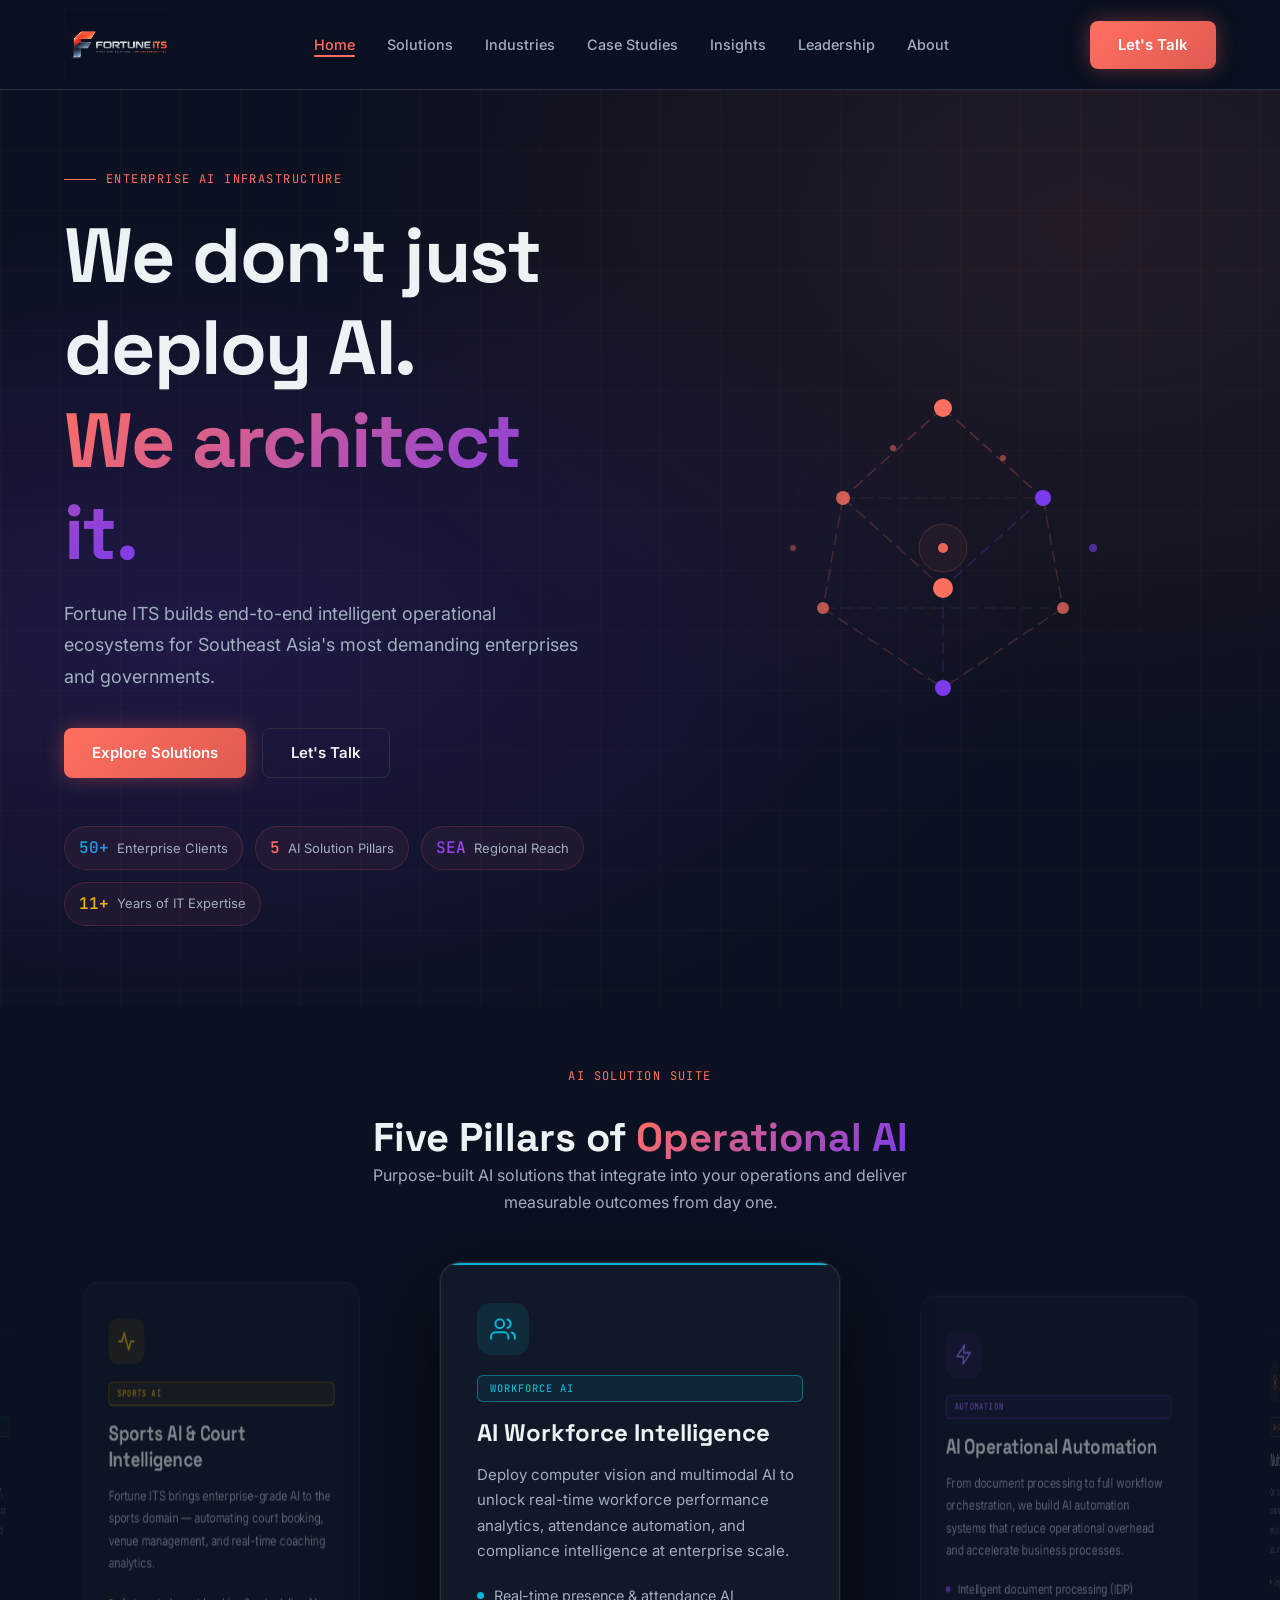
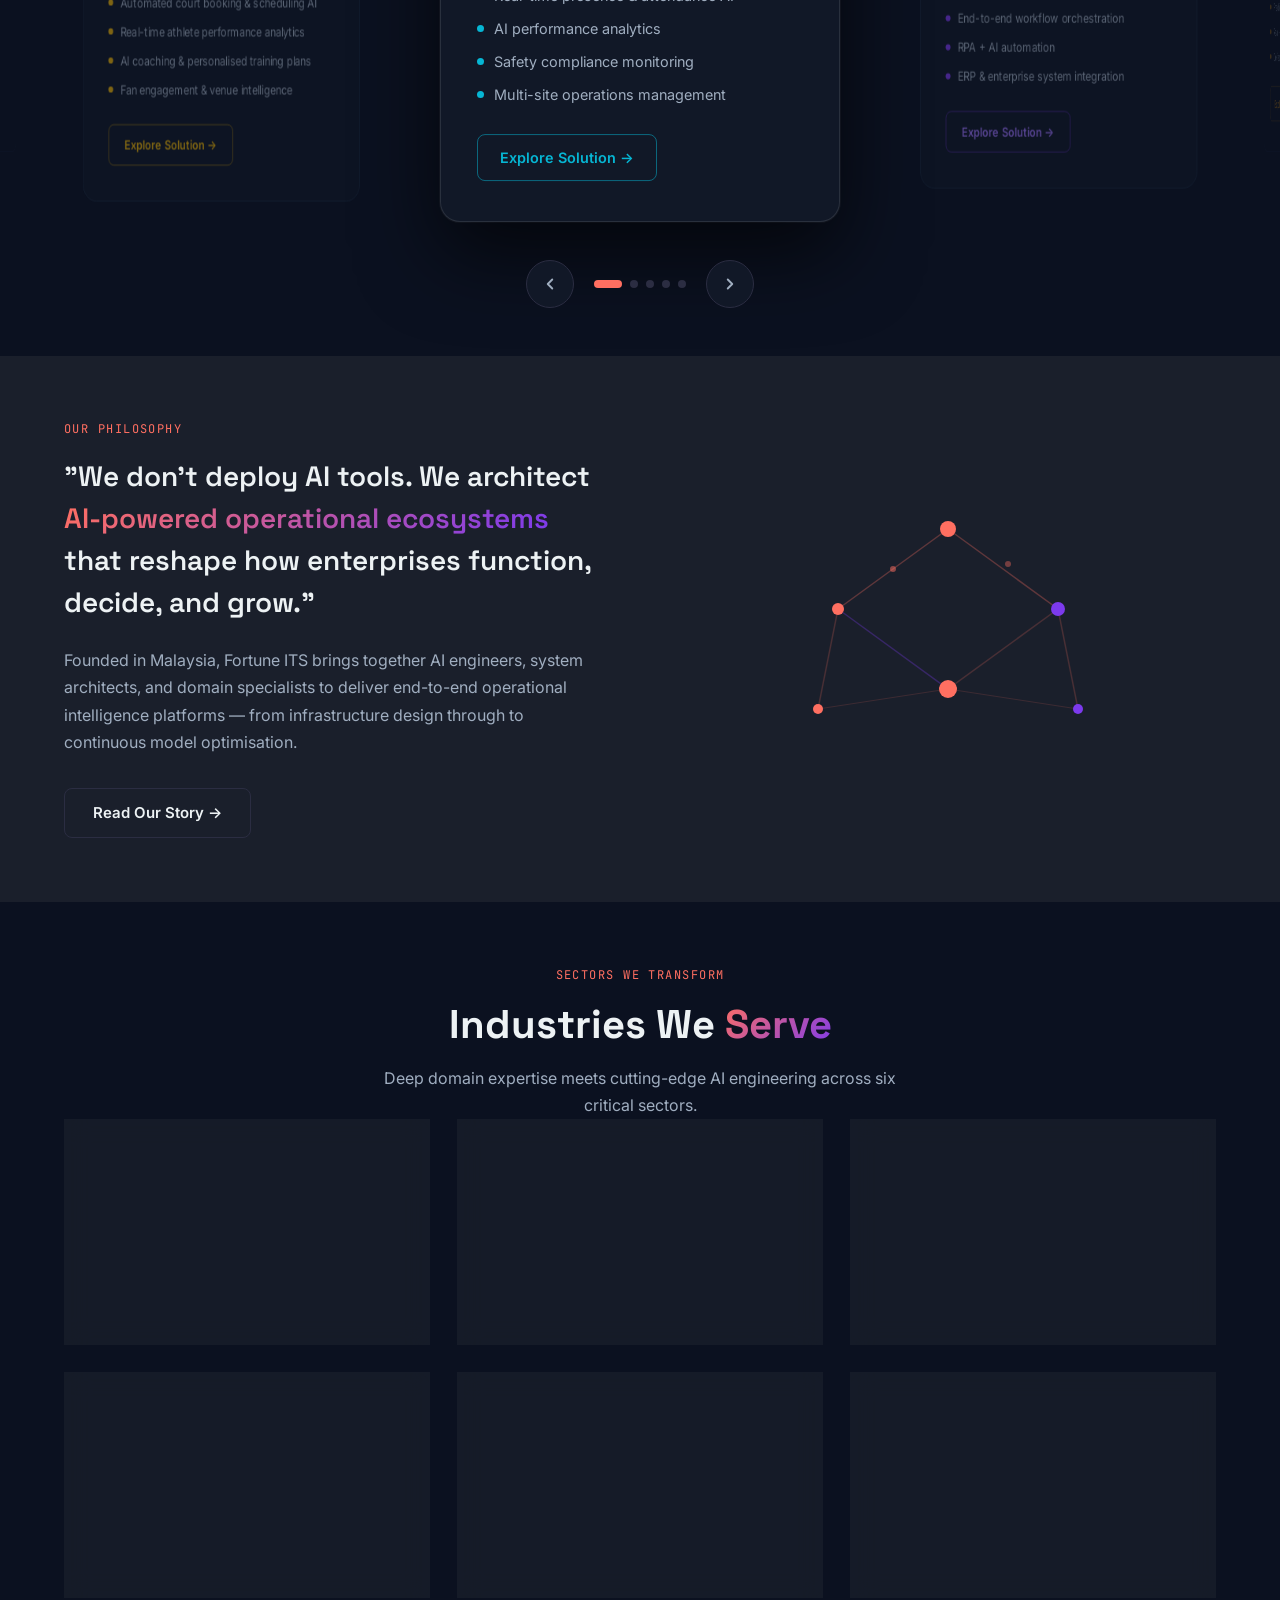
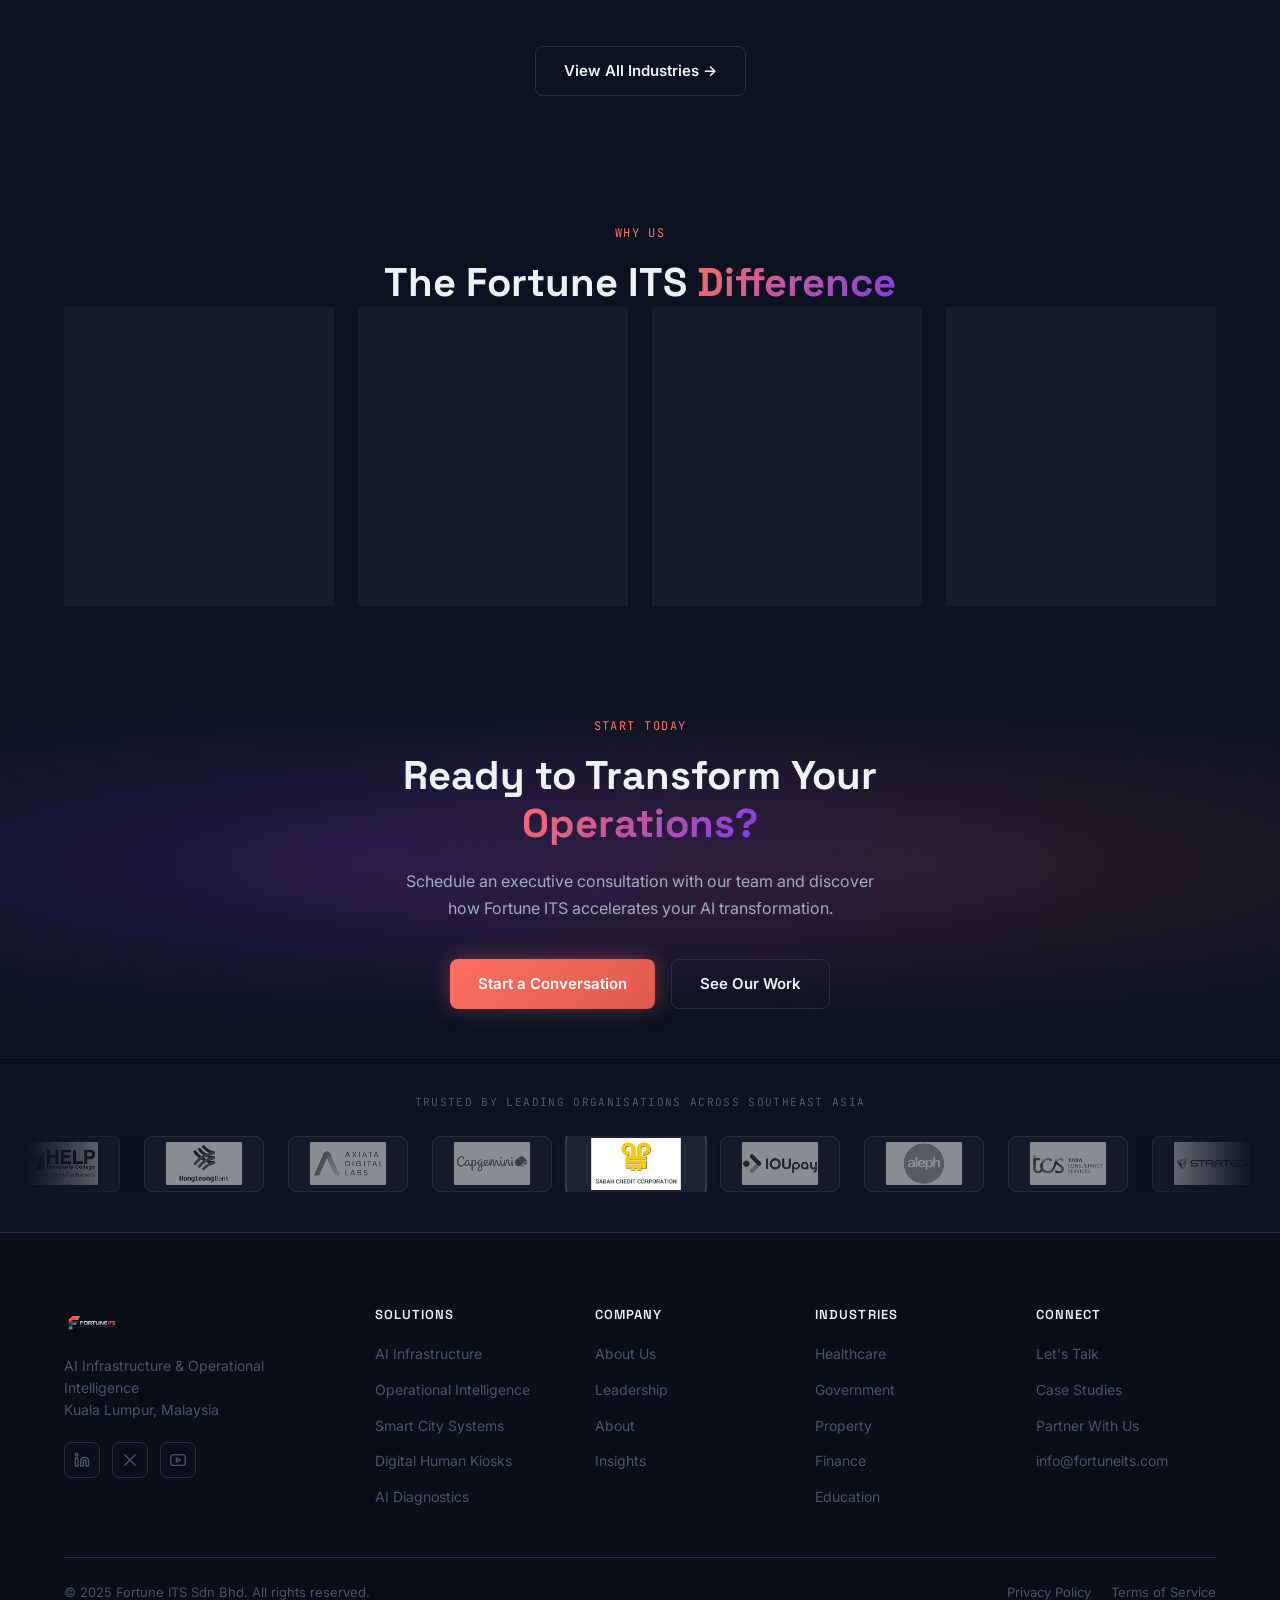
==== commit 6c22b27f: "2nd-commit" ====
--- a/index.html
+++ b/index.html
@@ -11,6 +11,8 @@
 </head>
 <body>
 
+<canvas id="particles-bg" aria-hidden="true"></canvas>
+
 <!-- ── Navigation ──────────────────────────────────────────── -->
 <nav class="nav" role="navigation" aria-label="Main navigation">
   <div class="nav-inner">
@@ -21,7 +23,6 @@
       <li><a href="index.html">Home</a></li>
       <li><a href="solutions.html">Solutions</a></li>
       <li><a href="industries.html">Industries</a></li>
-      <li><a href="partnerships.html">Partnerships</a></li>
       <li><a href="case-studies.html">Case Studies</a></li>
       <li><a href="insights.html">Insights</a></li>
       <li><a href="leadership.html">Leadership</a></li>
@@ -39,7 +40,6 @@
   <a href="index.html">Home</a>
   <a href="solutions.html">Solutions</a>
   <a href="industries.html">Industries</a>
-  <a href="partnerships.html">Partnerships</a>
   <a href="case-studies.html">Case Studies</a>
   <a href="insights.html">Insights</a>
   <a href="leadership.html">Leadership</a>
@@ -651,32 +651,6 @@
     </div>
     <div class="text-center mt-12">
       <a href="industries.html" class="btn btn-ghost">View All Industries →</a>
-    </div>
-  </div>
-</section>
-
-<!-- ── Featured Case Study ───────────────────────────────── -->
-<section class="section-sm" style="background: var(--bg-card);">
-  <div class="container">
-    <div class="text-center mb-8 reveal">
-      <p class="section-label">Featured Work</p>
-      <h2 class="section-title mt-4">Results We've <span class="gradient-text">Delivered</span></h2>
-    </div>
-    <div class="case-study-featured reveal">
-      <div>
-        <div style="display:flex; gap:12px; align-items:center; margin-bottom:16px;">
-          <span class="pill">Government</span>
-          <span class="pill pill-purple">Smart City</span>
-        </div>
-        <h3 style="font-size:1.5rem; color:var(--text-primary); font-family:'Space Grotesk',sans-serif; font-weight:700; margin-bottom:12px;">Traffic Intelligence System — Kuala Lumpur Smart City Initiative</h3>
-        <p class="body-text">Deployed an AI-powered traffic management platform integrating real-time CCTV analytics, adaptive signal control, and incident prediction across 200+ intersections. The system processes over 40,000 vehicle data points per minute to dynamically optimise traffic flow citywide.</p>
-        <a href="case-studies.html" class="btn btn-ghost mt-8" style="display:inline-flex;">Read Case Study →</a>
-      </div>
-      <div class="cs-featured-stat">
-        <div class="cs-featured-stat-number mono" data-count="32">32</div>
-        <div style="font-size:1rem; color:var(--text-primary); margin-top:4px; font-weight:600;">%</div>
-        <div class="cs-featured-stat-label">Reduction in<br>peak congestion</div>
-      </div>
     </div>
   </div>
 </section>
@@ -936,9 +910,7 @@
           <li><a href="leadership.html">About Us</a></li>
           <li><a href="leadership.html">Leadership</a></li>
       <li><a href="index.html#about">About</a></li>
-          <li><a href="partnerships.html">Partnerships</a></li>
           <li><a href="insights.html">Insights</a></li>
-          
         </ul>
       </div>
       <div class="footer-col">
@@ -973,5 +945,6 @@
 
 <script src="js/nav.js"></script>
 <script src="js/animations.js"></script>
+<script src="js/particles.js"></script>
 </body>
 </html>
--- a/css/styles.css
+++ b/css/styles.css
@@ -34,6 +34,16 @@
   overflow-x: hidden;
 }
 
+#particles-bg {
+  position: fixed;
+  inset: 0;
+  width: 100%;
+  height: 100%;
+  z-index: -1;
+  pointer-events: none;
+  opacity: 0.55;
+}
+
 img, svg { display: block; max-width: 100%; }
 a { color: inherit; text-decoration: none; }
 ul { list-style: none; }
@@ -73,7 +83,7 @@
   padding: 0 24px;
 }
 
-.section    { padding: 56px 0; }
+.section    { padding: 64px 0; }
 .section-sm { padding: 32px 0; }
 
 .grid-2 { display: grid; grid-template-columns: repeat(2, 1fr); gap: 32px; }
@@ -1074,7 +1084,7 @@
   .grid-2, .grid-3, .grid-4 { grid-template-columns: 1fr; }
 
   .section-title { font-size: 2rem; }
-  .section { padding: 72px 0; }
+  .section { padding: 80px 0; }
 
   .footer-grid { grid-template-columns: 1fr 1fr; }
 
